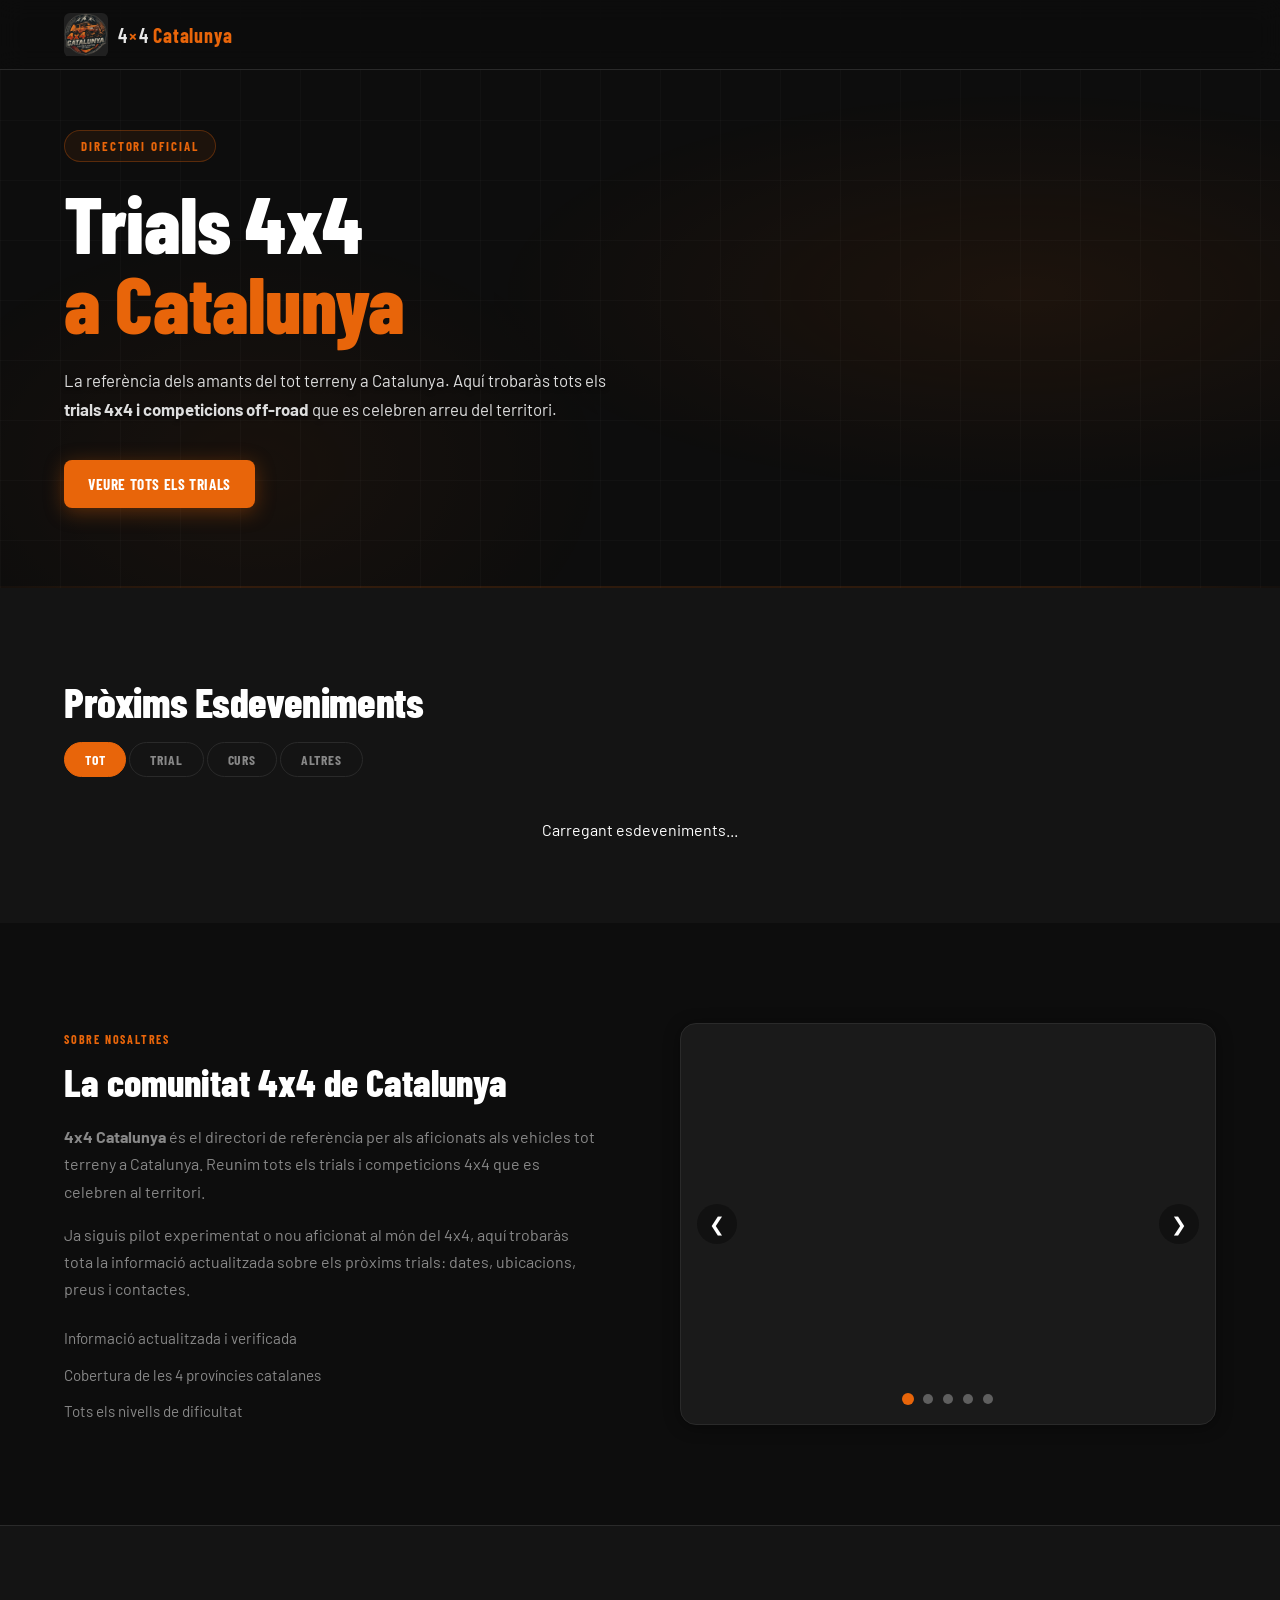
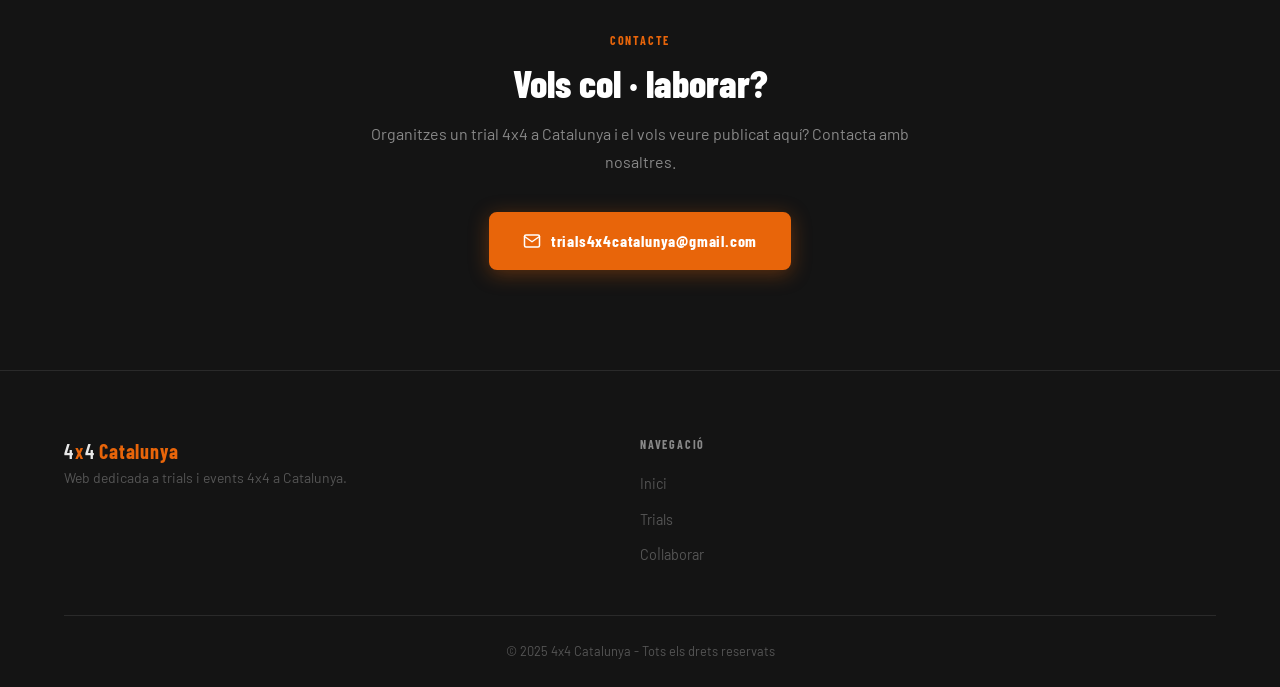
==== index.html @ fefc946e "FILTRE TIPUS EVENTS" ====
<!DOCTYPE html>
<html lang="ca">
<head>
  <meta charset="UTF-8" />
  <meta name="viewport" content="width=device-width, initial-scale=1.0" />
  <meta name="description" content="Directori de trials 4x4 a Catalunya. Troba totes les competicions i proves de trial tot terreny a la teva zona. La web de referència per als amants del 4x4 a Catalunya." />
  <meta name="keywords" content="4x4 Catalunya, trial 4x4, tot terreny Catalunya, trial off-road Catalunya, competició 4x4 Catalunya" />
  <meta name="author" content="4x4 Catalunya" />
  <meta property="og:title" content="4x4 Catalunya – Directori de Trials 4x4" />
  <meta property="og:description" content="Tots els trials 4x4 a Catalunya en un sol lloc. La referència del tot terreny català." />
  <meta property="og:type" content="website" />
  <meta property="og:locale" content="ca_ES" />
  <title>4x4 Catalunya – Directori de Trials 4x4 i Tot Terreny</title>
  <link rel="canonical" href="https://www.4x4catalunya.cat/" />
  <link rel="stylesheet" href="assets/css/styles.css" />
</head>
<body>

  <header class="site-header">
    <div class="header-inner">
      <a href="index.html" class="logo" aria-label="4x4 Catalunya – Inici">
        <img src="assets/img/logo-4x4-catalunya-400.png" alt="Logo 4x4 Catalunya" class="logo-img" width="44" height="44" />
        <span class="logo-text">4<span class="logo-x">×</span>4 <strong>Catalunya</strong></span>
      </a>
    </div>
  </header>

  <main>
    <section class="hero imaje" aria-labelledby="hero-title">
      <div class="hero-bg" aria-hidden="true">
        <div class="hero-track"></div>
      </div>
      <div class="container">
        <div class="hero-content">
          <span class="hero-eyebrow">Directori oficial</span>
          <h1 id="hero-title">Trials 4x4<br/><em>a Catalunya</em></h1>
          <p class="hero-desc">
            La referència dels amants del tot terreny a Catalunya. Aquí trobaràs tots els
            <strong>trials 4x4 i competicions off-road</strong> que es celebren arreu del
            territori.
          </p>
          <a href="#events" class="btn btn-primary">Veure tots els trials</a>
        </div>
      </div>
    </section>

    <section id="events" class="events-section">
      <div class="container">
        <div class="section-header">
          <div class="section-header-row">
            <h2 class="section-title">Pròxims <span class="orange-text">Esdeveniments</span></h2>
            <div class="filter-btns" id="filter-btns">
              <button class="filter-btn active" data-filter="tot">Tot</button>
              <button class="filter-btn trial" data-filter="trial">Trial</button>
              <button class="filter-btn curs" data-filter="curs">Curs</button>
              <button class="filter-btn altres" data-filter="altres">Altres</button>
            </div>
          </div>
        </div>
        <div class="events-grid" id="events-grid">
          <p style="color: white; text-align: center; grid-column: 1/-1;">Carregant esdeveniments...</p>
        </div>
      </div>
    </section>

    <section class="info-section" id="nosaltres" aria-labelledby="info-title">
      <div class="container">
        <div class="info-grid">
          <div class="info-text">
            <span class="section-eyebrow">Sobre nosaltres</span>
            <h2 id="info-title">La comunitat 4x4 de Catalunya</h2>
            <p><strong>4x4 Catalunya</strong> és el directori de referència per als aficionats als vehicles tot terreny a Catalunya. Reunim tots els trials i competicions 4x4 que es celebren al territori.</p>
            <p>Ja siguis pilot experimentat o nou aficionat al món del 4x4, aquí trobaràs tota la informació actualitzada sobre els pròxims trials: dates, ubicacions, preus i contactes.</p>
            <ul class="info-list">
              <li>Informació actualitzada i verificada</li>
              <li>Cobertura de les 4 províncies catalanes</li>
              <li>Tots els nivells de dificultat</li>
            </ul>
          </div>
          <div class="info-visual" aria-hidden="true">
            <div class="carrusel-wrapper">
              <div class="carrusel-track" id="carrusel-track">
                </div>
              <button class="carrusel-btn prev" id="carrusel-prev" aria-label="Anterior">&#10094;</button>
              <button class="carrusel-btn next" id="carrusel-next" aria-label="Següent">&#10095;</button>
              <div class="carrusel-dots" id="carrusel-dots"></div>
            </div>
          </div>
          </div>
      </div>
    </section>

    <section class="collab-section" id="col-laborar" aria-labelledby="collab-title">
      <div class="container">
        <div class="collab-inner">
          <span class="section-eyebrow">Contacte</span>
          <h2 id="collab-title">Vols <span class="l-geminada">col · laborar</span>?</h2>
          <p class="collab-desc">Organitzes un trial 4x4 a Catalunya i el vols veure publicat aquí? Contacta amb nosaltres.</p>
          <a href="mailto:trials4x4catalunya@gmail.com" class="btn btn-contact">
            <svg width="18" height="18" viewBox="0 0 24 24" fill="none" stroke="currentColor" stroke-width="2" stroke-linecap="round" stroke-linejoin="round"><path d="M4 4h16c1.1 0 2 .9 2 2v12c0 1.1-.9 2-2 2H4c-1.1 0-2-.9-2-2V6c0-1.1.9-2 2-2z"/><polyline points="22,6 12,13 2,6"/></svg>
            trials4x4catalunya@gmail.com
          </a>
        </div>
      </div>
    </section>
  </main>

  <footer class="site-footer">
    <div class="container">
      <div class="footer-grid">
        <div class="footer-brand">
          <span class="logo-text">4<span class="logo-x">x</span>4 <strong>Catalunya</strong></span>
          <p>Web dedicada a trials i events 4x4 a Catalunya.</p>
        </div>
        <nav class="footer-nav">
          <h3 class="footer-nav-title">Navegació</h3>
          <ul>
            <li><a href="index.html">Inici</a></li>
            <li><a href="#events">Trials</a></li>
            <li><a href="#col-laborar">Col·laborar</a></li>
          </ul>
        </nav>
      </div>
      <div class="footer-bottom">
        <p>© 2025 4x4 Catalunya - Tots els drets reservats</p>
      </div>
    </div>
  </footer>

  <script type="module" src="assets/js/Main.js"></script>
  <script src="assets/js/carrusel.js"></script>
</body>
</html>
---- assets/css/styles.css ----
/* ============================================================
   4x4 CATALUNYA – STYLES.CSS
   Dark theme with orange accents. Clean, modern, responsive.
   ============================================================ */

/* ---- FONTS ------------------------------------------------- */
@import url('https://fonts.googleapis.com/css2?family=Barlow+Condensed:wght@400;600;700;800&family=Barlow:ital,wght@0,400;0,500;0,600;1,400&display=swap');

/* ---- CSS VARIABLES ----------------------------------------- */
:root {
  --bg:          #0d0d0d;
  --bg-2:        #141414;
  --bg-card:     #1a1a1a;
  --bg-card-h:   #202020;
  --border:      #2a2a2a;
  --border-h:    #E8650A;

  --orange:      #E8650A;
  --orange-l:    #FF7A1A;
  --orange-d:    #C4500A;
  --green:       #4ADE80;

  --text:        #e8e8e8;
  --text-muted:  #888;
  --text-dim:    #555;

  --font-display: 'Barlow Condensed', sans-serif;
  --font-body:    'Barlow', sans-serif;

  --radius:      8px;
  --radius-lg:   16px;
  --shadow:      0 4px 24px rgba(0,0,0,0.5);
  --shadow-card: 0 2px 16px rgba(0,0,0,0.4);
  --transition:  0.25s ease;

  --max-width:   1200px;
  --header-h:    70px;
}

/* ---- RESET ------------------------------------------------- */
*, *::before, *::after { box-sizing: border-box; margin: 0; padding: 0; }
html { scroll-behavior: smooth; -webkit-text-size-adjust: 100%; }
body {
  background: var(--bg);
  color: var(--text);
  font-family: var(--font-body);
  font-size: 16px;
  line-height: 1.6;
  min-height: 100vh;
  overflow-x: hidden;
}
img { display: block; max-width: 100%; height: auto; }
a { color: inherit; text-decoration: none; }
ul { list-style: none; }
button { cursor: pointer; border: none; background: none; font-family: inherit; }

/* ---- UTILITY ---------------------------------------------- */
.container {
  max-width: var(--max-width);
  margin: 0 auto;
  padding: 0 24px;
}

/* ---- BUTTONS ---------------------------------------------- */
.btn {
  display: inline-flex;
  align-items: center;
  gap: 6px;
  font-family: var(--font-display);
  font-size: 0.95rem;
  font-weight: 700;
  letter-spacing: 0.04em;
  text-transform: uppercase;
  border-radius: var(--radius);
  padding: 12px 24px;
  transition: all var(--transition);
  white-space: nowrap;
}

.btn-primary {
  background: var(--orange);
  color: #fff;
  box-shadow: 0 4px 20px rgba(232,101,10,0.35);
}
.btn-primary:hover {
  background: var(--orange-l);
  transform: translateY(-2px);
  box-shadow: 0 6px 28px rgba(232,101,10,0.5);
}

.btn-back {
  background: transparent;
  color: var(--text-muted);
  border: 1px solid var(--border);
  padding: 10px 20px;
}
.btn-back:hover {
  border-color: var(--orange);
  color: var(--orange);
  transform: translateX(-3px);
}

.btn-card {
  display: inline-flex;
  align-items: center;
  gap: 6px;
  font-family: var(--font-display);
  font-size: 0.85rem;
  font-weight: 700;
  letter-spacing: 0.06em;
  text-transform: uppercase;
  color: var(--orange);
  margin-top: 16px;
  transition: gap var(--transition);
}
.btn-card svg { transition: transform var(--transition); }

.btn-contact {
  background: var(--orange);
  color: #fff;
  border: 2px solid var(--orange);
  border-radius: var(--radius);
  padding: 14px 32px;
  font-family: var(--font-display);
  font-size: 1rem;
  font-weight: 700;
  letter-spacing: 0.05em;
  text-transform: lowercase;
  display: inline-flex;
  align-items: center;
  gap: 10px;
  box-shadow: 0 4px 20px rgba(232,101,10,0.35);
  transition: all var(--transition);
}
.btn-contact:hover {
  background: var(--orange-l);
  border-color: var(--orange-l);
  transform: translateY(-2px);
  box-shadow: 0 8px 32px rgba(232,101,10,0.5);
}
.btn-contact:focus-visible {
  outline: 2px solid var(--orange-l);
  outline-offset: 3px;
}

/* ============================================================
   HEADER
   ============================================================ */
.site-header {
  position: fixed;
  top: 0; left: 0; right: 0;
  height: var(--header-h);
  z-index: 100;
  background: rgba(13,13,13,0.92);
  backdrop-filter: blur(12px);
  -webkit-backdrop-filter: blur(12px);
  border-bottom: 1px solid var(--border);
  transition: border-color var(--transition);
}
.site-header.scrolled { border-bottom-color: var(--orange); }

.header-inner {
  max-width: var(--max-width);
  margin: 0 auto;
  padding: 0 24px;
  height: 100%;
  display: flex;
  align-items: center;
  justify-content: space-between;
  gap: 16px;
}

.logo {
  display: flex;
  align-items: center;
  gap: 10px;
  flex-shrink: 0;
  min-width: 0;
}

.logo-img {
  width: 44px;
  height: 44px;
  border-radius: 6px;
  object-fit: contain;
  flex-shrink: 0;
}

.logo-icon { display: flex; }
.logo-text {
  font-family: var(--font-display);
  font-size: 1.25rem;
  font-weight: 600;
  letter-spacing: 0.04em;
  color: var(--text);
  white-space: nowrap;
}
.logo-text strong { color: var(--orange); }
.logo-x { color: var(--orange); margin: 0 1px; }

.main-nav {
  display: flex;
  align-items: center;
  gap: 4px;
  margin-left: auto;
}
.nav-link {
  font-family: var(--font-display);
  font-size: 0.9rem;
  font-weight: 600;
  letter-spacing: 0.06em;
  text-transform: uppercase;
  color: var(--text-muted);
  padding: 8px 12px;
  border-radius: var(--radius);
  transition: all var(--transition);
  position: relative;
}
.nav-link::after {
  content: '';
  position: absolute;
  bottom: 4px; left: 12px; right: 12px;
  height: 2px;
  background: var(--orange);
  transform: scaleX(0);
  transition: transform var(--transition);
}
.nav-link:hover,
.nav-link.active { color: var(--text); }
.nav-link:hover::after,
.nav-link.active::after { transform: scaleX(1); }


@media (max-width: 720px) {
  .logo-img { width: 36px; height: 36px; }
  .logo-text { font-size: 1.1rem; }
  .header-inner { padding: 0 16px; }
}

@media (max-width: 380px) {
  .logo-text { display: none; }
  .logo-img  { width: 40px; height: 40px; }
}

/* ============================================================
   HERO (CON LA FOTO RECUPERADA)
   ============================================================ */
.hero {
  padding-top: calc(var(--header-h) + 60px);
  padding-bottom: 80px;
  position: relative;
  overflow: hidden;
}

.hero-bg {
  position: absolute;
  inset: 0;
  /* AQUI ESTA TU FOTO: Cambia 'ruta-de-tu-foto.jpg' por el nombre de tu imagen */
  background: url('/4x4/assets/img/hero-4x4.png') center/cover no-repeat;
  opacity: 0.5; /* Ajusta esto si la foto brilla mucho y no deja leer el texto */
  pointer-events: none;
}

/* Gradientes superpuestos para mantener el efecto naranja/oscuro sobre la foto */
.hero-bg::before {
  content: '';
  position: absolute;
  inset: 0;
  background:
    radial-gradient(ellipse 60% 50% at 80% 50%, rgba(232,101,10,0.15) 0%, transparent 70%),
    radial-gradient(ellipse 40% 60% at 20% 80%, rgba(232,101,10,0.1) 0%, transparent 70%);
}

.hero-track {
  position: absolute;
  bottom: 0; left: -5%; right: -5%;
  height: 2px;
  background: linear-gradient(90deg, transparent, var(--orange) 20%, var(--orange) 80%, transparent);
  opacity: 0.3;
}

.hero::after {
  content: '';
  position: absolute;
  inset: 0;
  background-image:
    linear-gradient(rgba(255,255,255,0.02) 1px, transparent 1px),
    linear-gradient(90deg, rgba(255,255,255,0.02) 1px, transparent 1px);
  background-size: 60px 60px;
  pointer-events: none;
}

.hero .container { position: relative; z-index: 1; }

.hero-eyebrow {
  display: inline-block;
  font-family: var(--font-display);
  font-size: 0.8rem;
  font-weight: 700;
  letter-spacing: 0.15em;
  text-transform: uppercase;
  color: var(--orange);
  border: 1px solid rgba(232,101,10,0.3);
  border-radius: 40px;
  padding: 5px 16px;
  margin-bottom: 20px;
  background: rgba(232,101,10,0.07);
}

.hero-content h1 {
  font-family: var(--font-display);
  font-size: clamp(2.8rem, 7vw, 5rem);
  font-weight: 800;
  line-height: 1.0;
  letter-spacing: -0.01em;
  color: #fff;
  margin-bottom: 24px;
}
.hero-content h1 em {
  font-style: normal;
  color: var(--orange);
}

.hero-desc {
  max-width: 560px;
  color: #ddd; /* Un poco más claro para que resalte sobre la foto */
  font-size: 1.05rem;
  line-height: 1.7;
  margin-bottom: 36px;
  text-shadow: 0 2px 4px rgba(0,0,0,0.8); /* Sombra para que se lea bien sobre cualquier foto */
}

@media (max-width: 480px) {
  .hero { padding-top: calc(var(--header-h) + 32px); padding-bottom: 48px; }
}

/* ============================================================
   EVENTS SECTION
   ============================================================ */
.events-section {
  padding: 80px 0;
  background: var(--bg-2);
}

.section-header { margin-bottom: 40px; }
.section-header h2 {
  font-family: var(--font-display);
  font-size: clamp(1.8rem, 4vw, 2.6rem);
  font-weight: 800;
  letter-spacing: -0.01em;
  color: #fff;
  margin-bottom: 8px;
}
.section-header p { color: var(--text-muted); font-size: 1rem; }
.section-eyebrow {
  display: inline-block;
  font-family: var(--font-display);
  font-size: 0.75rem;
  font-weight: 700;
  letter-spacing: 0.15em;
  text-transform: uppercase;
  color: var(--orange);
  margin-bottom: 12px;
}

.filter-bar {
  display: flex;
  gap: 8px;
  flex-wrap: wrap;
  margin-bottom: 36px;
}
.filter-btn {
  font-family: var(--font-display);
  font-size: 0.85rem;
  font-weight: 700;
  letter-spacing: 0.06em;
  text-transform: uppercase;
  color: var(--text-muted);
  border: 1px solid var(--border);
  border-radius: 40px;
  padding: 8px 20px;
  transition: all var(--transition);
}
.filter-btn:hover { border-color: var(--orange); color: var(--orange); }
.filter-btn.active {
  background: var(--orange);
  border-color: var(--orange);
  color: #fff;
}

.events-grid {
  display: grid;
  grid-template-columns: repeat(auto-fill, minmax(300px, 1fr));
  gap: 24px;
}

.event-card {
  background: var(--bg-card);
  border: 1px solid var(--border);
  border-radius: var(--radius-lg);
  overflow: hidden;
  transition: all var(--transition);
  will-change: transform;
}
.event-card:hover {
  border-color: var(--orange);
  transform: translateY(-6px);
  box-shadow: 0 16px 48px rgba(0,0,0,0.5), 0 0 0 1px rgba(232,101,10,0.2);
}
.event-card.hidden { display: none; }

.card-link {
  display: flex;
  flex-direction: column;
  height: 100%;
}

.card-img-wrap {
  position: relative;
  aspect-ratio: 4/3;
  overflow: hidden;
  background: var(--bg);
}
.card-img {
  width: 100%;
  height: 100%;
  object-fit: cover;
  transition: transform 0.4s ease;
}
.event-card:hover .card-img { transform: scale(1.05); }

.card-badge {
  position: absolute;
  top: 12px; left: 12px;
  font-family: var(--font-display);
  font-size: 0.7rem;
  font-weight: 700;
  letter-spacing: 0.1em;
  text-transform: uppercase;
  border-radius: 4px;
  padding: 4px 10px;
}
.card-badge.trial    { background: rgba(232,101,10,0.9); color: #fff; }
.card-badge.rali     { background: rgba(74,222,128,0.9); color: #000; }
.card-badge.excursio { background: rgba(99,179,237,0.9); color: #000; }
.card-badge-new {
  position: absolute;
  top: 12px; right: 12px;
  font-family: var(--font-display);
  font-size: 0.65rem;
  font-weight: 700;
  letter-spacing: 0.1em;
  text-transform: uppercase;
  border-radius: 4px;
  padding: 4px 8px;
  background: #fff;
  color: #000;
}
.card-badge-past {
  position: absolute;
  bottom: 12px; right: 12px;
  font-family: var(--font-display);
  font-size: 0.65rem;
  font-weight: 700;
  letter-spacing: 0.1em;
  text-transform: uppercase;
  border-radius: 4px;
  padding: 4px 10px;
  background: rgba(0,0,0,0.7);
  color: #888;
  border: 1px solid #333;
}

.card-body {
  padding: 20px;
  display: flex;
  flex-direction: column;
  flex: 1;
}
.card-title {
  font-family: var(--font-display);
  font-size: 1.25rem;
  font-weight: 700;
  letter-spacing: 0.01em;
  color: #fff;
  margin-bottom: 14px;
  line-height: 1.2;
}

.card-meta {
  display: flex;
  flex-direction: column;
  gap: 8px;
}
.card-meta li {
  display: flex;
  align-items: center;
  gap: 8px;
  font-size: 0.85rem;
  color: var(--text-muted);
}
.card-meta svg { flex-shrink: 0; color: var(--orange); opacity: 0.8; }

.event-card:hover .btn-card { gap: 10px; }
.event-card:hover .btn-card svg { transform: translateX(3px); }

.no-results {
  text-align: center;
  padding: 60px 0;
  color: var(--text-muted);
}

/* ============================================================
   INFO SECTION & CARRUSEL
   ============================================================ */
.info-section {
  padding: 100px 0;
  background: var(--bg);
}

.info-grid {
  display: grid;
  grid-template-columns: 1fr 1fr;
  gap: 80px;
  align-items: center;
}
@media (max-width: 900px) {
  .info-grid { grid-template-columns: 1fr; gap: 48px; }
  .info-visual { order: -1; max-width: 400px; }
}

.info-text h2 {
  font-family: var(--font-display);
  font-size: clamp(1.8rem, 4vw, 2.4rem);
  font-weight: 800;
  color: #fff;
  margin-bottom: 20px;
  line-height: 1.1;
}
.info-text p {
  color: var(--text-muted);
  line-height: 1.7;
  margin-bottom: 16px;
}
.info-list {
  margin-top: 24px;
  display: flex;
  flex-direction: column;
  gap: 12px;
}
.info-list li {
  color: var(--text-muted);
  font-size: 0.95rem;
  display: flex;
  gap: 8px;
}

.info-visual { position: relative; }

.carrusel-wrapper {
  position: relative;
  background: var(--bg-card);
  border: 1px solid var(--border);
  border-radius: var(--radius-lg);
  aspect-ratio: 4/3;
  overflow: hidden;
  box-shadow: var(--shadow-card);
}
.carrusel-track {
  display: flex;
  width: 100%;
  height: 100%;
  transition: transform 0.5s ease-in-out;
}
.carrusel-slide {
  min-width: 100%;
  height: 100%;
}
.carrusel-slide img {
  width: 100%;
  height: 100%;
  object-fit: cover;
  display: block;
}

.carrusel-btn {
  position: absolute;
  top: 50%;
  transform: translateY(-50%);
  background: rgba(13, 13, 13, 0.6);
  color: white;
  border: none;
  width: 40px;
  height: 40px;
  display: flex;
  align-items: center;
  justify-content: center;
  cursor: pointer;
  border-radius: 50%;
  font-size: 1.2rem;
  transition: all var(--transition);
  z-index: 2;
}
.carrusel-btn:hover { background: var(--orange); transform: translateY(-50%) scale(1.1); }
.carrusel-btn.prev { left: 16px; }
.carrusel-btn.next { right: 16px; }

.carrusel-dots {
  position: absolute;
  bottom: 20px;
  left: 50%;
  transform: translateX(-50%);
  display: flex;
  gap: 10px;
  z-index: 2;
}
.carrusel-dot {
  width: 10px;
  height: 10px;
  border-radius: 50%;
  background: rgba(255, 255, 255, 0.3);
  cursor: pointer;
  transition: all var(--transition);
}
.carrusel-dot:hover { background: rgba(255, 255, 255, 0.8); }
.carrusel-dot.active { background: var(--orange); transform: scale(1.2); }

/* ============================================================
   SECCIO "VOLS COL.LABORAR?"
   ============================================================ */
.collab-section {
  padding: 100px 0;
  background: var(--bg-2);
  border-top: 1px solid var(--border);
}

.collab-inner {
  max-width: 600px;
  margin: 0 auto;
  text-align: center;
}
.collab-inner h2 {
  font-family: var(--font-display);
  font-size: clamp(1.8rem, 4vw, 2.4rem);
  font-weight: 800;
  color: #fff;
  margin-bottom: 16px;
  line-height: 1.1;
}
.collab-desc {
  color: var(--text-muted);
  font-size: 1rem;
  line-height: 1.75;
  margin-bottom: 36px;
}

@media (max-width: 600px) {
  .collab-section { padding: 64px 0; }
  .btn-contact {
    font-size: 0.85rem;
    padding: 12px 20px;
    white-space: normal;
    text-align: center;
    justify-content: center;
  }
}

/* ============================================================
   FOOTER
   ============================================================ */
.site-footer {
  background: var(--bg-2);
  border-top: 1px solid var(--border);
  padding: 64px 0 0;
}

.footer-grid {
  display: grid;
  grid-template-columns: 2fr 1fr 1fr;
  gap: 48px;
  padding-bottom: 48px;
}
@media (max-width: 720px) {
  .footer-grid { grid-template-columns: 1fr; gap: 32px; }
}

.footer-brand .logo { margin-bottom: 16px; }
.footer-brand p {
  font-size: 0.875rem;
  color: var(--text-dim);
  line-height: 1.6;
  max-width: 300px;
}

.footer-nav-title {
  font-family: var(--font-display);
  font-size: 0.75rem;
  font-weight: 700;
  letter-spacing: 0.15em;
  text-transform: uppercase;
  color: var(--text-muted);
  margin-bottom: 16px;
}
.footer-nav ul,
.footer-categories ul {
  display: flex;
  flex-direction: column;
  gap: 10px;
}
.footer-nav a,
.footer-categories a {
  font-size: 0.9rem;
  color: var(--text-dim);
  transition: color var(--transition);
}
.footer-nav a:hover,
.footer-categories a:hover { color: var(--orange); }

.footer-bottom {
  border-top: 1px solid var(--border);
  padding: 24px 0;
  text-align: center;
}
.footer-bottom p {
  font-size: 0.8rem;
  color: var(--text-dim);
  line-height: 1.8;
}
.footer-seo-text {
  font-size: 0.72rem !important;
  opacity: 0.5;
}

/* ============================================================
   EVENT PAGE
   ============================================================ */
.event-page {
  padding-top: var(--header-h);
  min-height: 100vh;
}

.event-hero {
  position: relative;
  background: var(--bg-2);
  overflow: hidden;
}
.event-hero-img {
  width: 100%;
  max-height: 500px;
  object-fit: cover;
  display: block;
}
.event-hero-overlay {
  position: absolute;
  inset: 0;
  background: linear-gradient(to top, rgba(13,13,13,0.95) 0%, rgba(13,13,13,0.2) 60%, transparent 100%);
}
.event-hero-badge {
  position: absolute;
  top: 32px; left: 32px;
  font-family: var(--font-display);
  font-size: 0.8rem;
  font-weight: 700;
  letter-spacing: 0.1em;
  text-transform: uppercase;
  border-radius: 4px;
  padding: 6px 14px;
}
.event-hero-badge.trial    { background: rgba(232,101,10,0.9); color: #fff; }
.event-hero-badge.rali     { background: rgba(74,222,128,0.9); color: #000; }
.event-hero-badge.excursio { background: rgba(99,179,237,0.9); color: #000; }

.event-body { padding: 64px 0 80px; }
.event-layout {
  display: grid;
  grid-template-columns: 1fr 340px;
  gap: 60px;
  align-items: start;
}
@media (max-width: 900px) { .event-layout { grid-template-columns: 1fr; } }

.event-title {
  font-family: var(--font-display);
  font-size: clamp(2rem, 5vw, 3.2rem);
  font-weight: 800;
  color: #fff;
  line-height: 1.05;
  letter-spacing: -0.01em;
  margin-bottom: 28px;
}

.event-desc {
  color: var(--text-muted);
  line-height: 1.75;
  font-size: 1rem;
  margin-bottom: 16px;
}
.event-desc strong { color: var(--text); }

.event-info-card {
  background: var(--bg-card);
  border: 1px solid var(--border);
  border-radius: var(--radius-lg);
  padding: 28px;
  position: sticky;
  top: calc(var(--header-h) + 24px);
}
.info-card-title {
  font-family: var(--font-display);
  font-size: 0.75rem;
  font-weight: 700;
  letter-spacing: 0.15em;
  text-transform: uppercase;
  color: var(--text-muted);
  margin-bottom: 20px;
  padding-bottom: 16px;
  border-bottom: 1px solid var(--border);
}
.info-card-list {
  display: flex;
  flex-direction: column;
  gap: 0;
}
.info-card-item {
  display: flex;
  gap: 14px;
  padding: 16px 0;
  border-bottom: 1px solid var(--border);
}
.info-card-item:last-child { border-bottom: none; padding-bottom: 0; }
.info-card-icon {
  font-size: 1.2rem;
  flex-shrink: 0;
  width: 28px;
  text-align: center;
}
.info-card-content { flex: 1; }
.info-card-label {
  font-size: 0.72rem;
  font-weight: 600;
  text-transform: uppercase;
  letter-spacing: 0.08em;
  color: var(--text-dim);
  margin-bottom: 2px;
}
.info-card-value {
  font-size: 0.95rem;
  color: var(--text);
  font-weight: 500;
}
.info-card-value a {
  color: var(--orange);
  transition: color var(--transition);
}
.info-card-value a:hover { color: var(--orange-l); }

.event-info-card .btn-primary {
  width: 100%;
  justify-content: center;
  margin-top: 24px;
}

.event-breadcrumb {
  padding: 20px 0;
  display: flex;
  align-items: center;
  gap: 8px;
  font-size: 0.85rem;
  color: var(--text-dim);
  border-bottom: 1px solid var(--border);
  margin-bottom: 48px;
}
.event-breadcrumb a { color: var(--orange); transition: color var(--transition); }
.event-breadcrumb a:hover { color: var(--orange-l); }
.event-breadcrumb span { color: var(--text-dim); }

.placeholder-img {
  width: 100%;
  height: 100%;
  display: flex;
  align-items: center;
  justify-content: center;
  background: linear-gradient(135deg, var(--bg) 0%, var(--bg-card) 100%);
}

/* ============================================================
   Cartell DINÁMICO ARREGLADO
   ============================================================ */
.card-badge {
    position: absolute;
    top: 12px; 
    left: 12px;
    font-family: var(--font-display);
    font-size: 0.75rem;
    font-weight: 800;
    letter-spacing: 0.05em;
    text-transform: uppercase;
    border-radius: 4px;
    padding: 6px 12px;
    color: #fff !important;
    z-index: 5;
    text-align: center;
    min-width: 70px;
}

.card-badge.trial  { background: #E8650A !important; color: #fff; } /* Taronja */
.card-badge.curs   { background: #A855F7 !important; color: #fff; } /* Morat */
.card-badge.altres { background: #64748B !important; color: #fff; } /* Gris */


/* ============================================================
   ANIMATIONS
   ============================================================ */
@keyframes fadeUp {
  from { opacity: 0; transform: translateY(24px); }
  to   { opacity: 1; transform: translateY(0); }
}

.hero-eyebrow   { animation: fadeUp 0.5s ease both; animation-delay: 0.1s; }
.hero-content h1 { animation: fadeUp 0.5s ease both; animation-delay: 0.2s; }
.hero-desc      { animation: fadeUp 0.5s ease both; animation-delay: 0.3s; }
.hero .btn      { animation: fadeUp 0.5s ease both; animation-delay: 0.4s; }

.event-card { animation: fadeUp 0.4s ease both; }
.event-card:nth-child(1) { animation-delay: 0.05s; }
.event-card:nth-child(2) { animation-delay: 0.10s; }
.event-card:nth-child(3) { animation-delay: 0.15s; }
.event-card:nth-child(4) { animation-delay: 0.20s; }
.event-card:nth-child(5) { animation-delay: 0.25s; }
.event-card:nth-child(6) { animation-delay: 0.30s; }
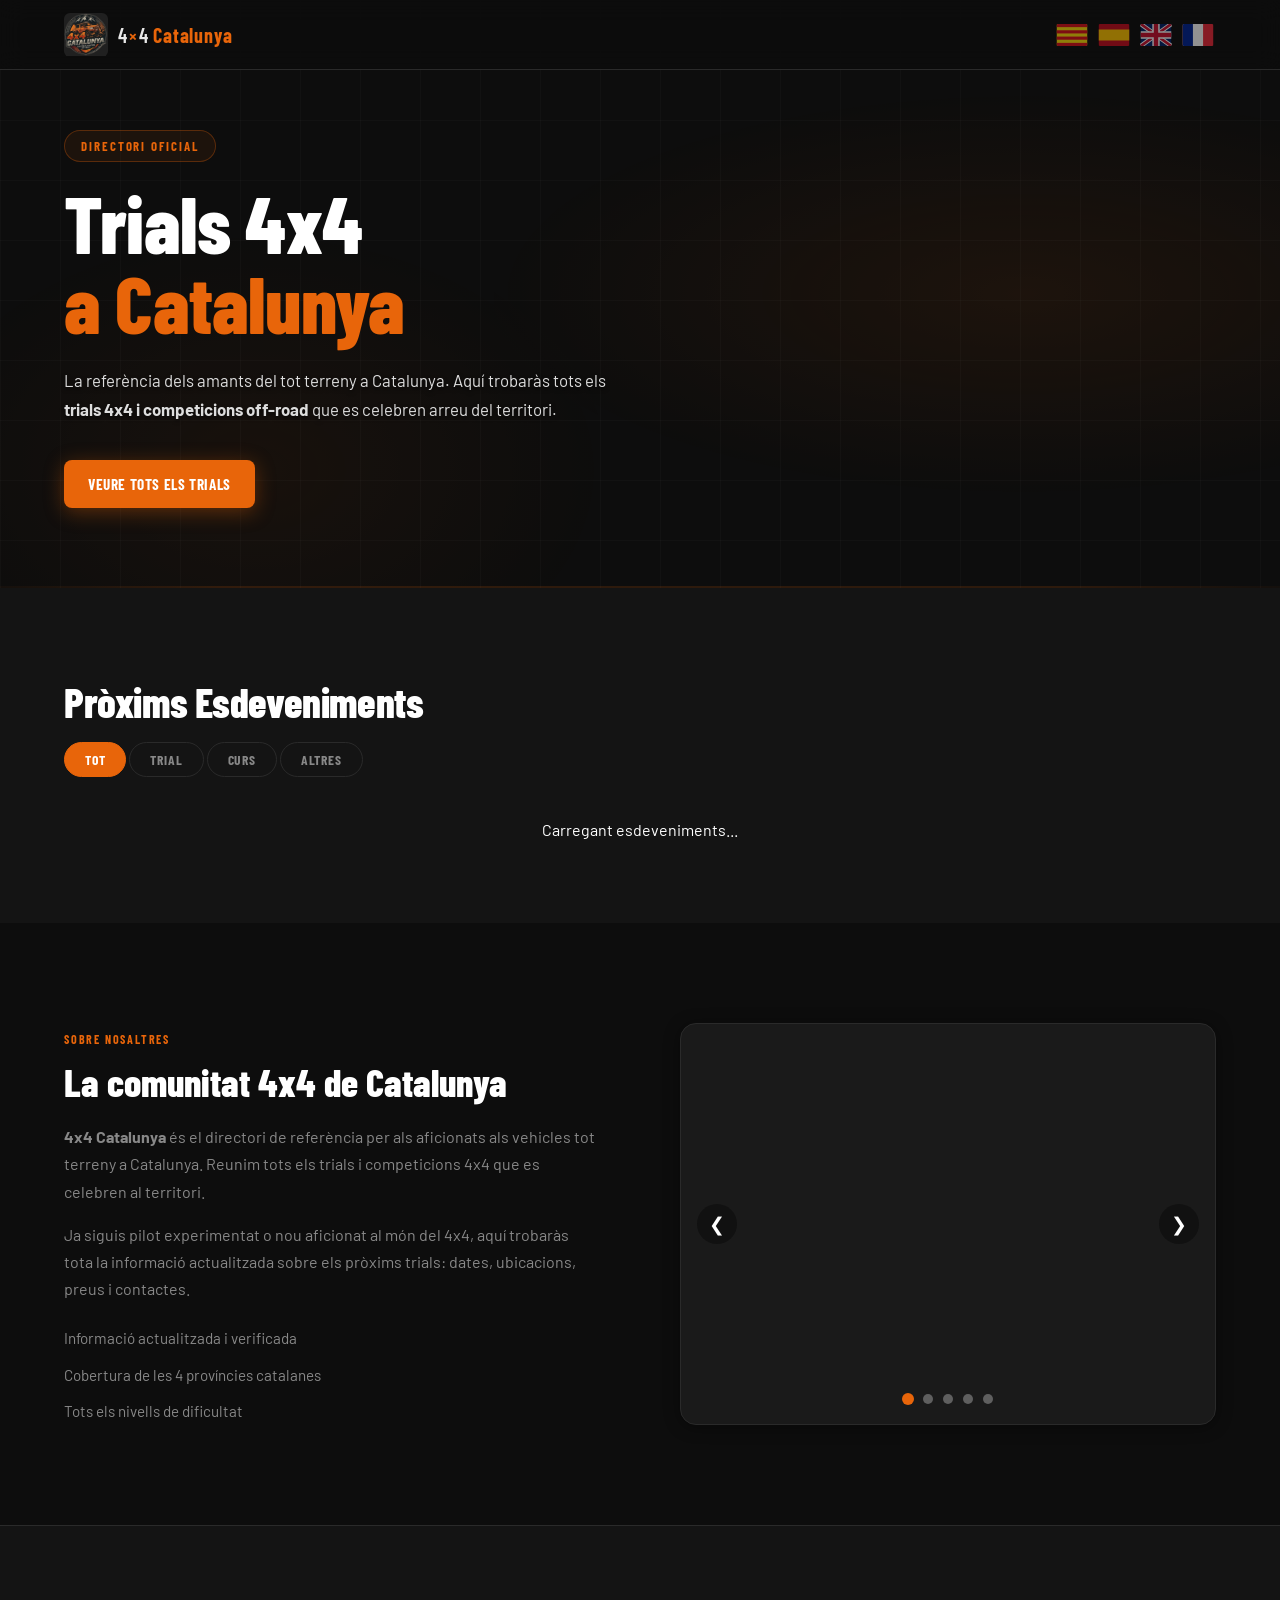
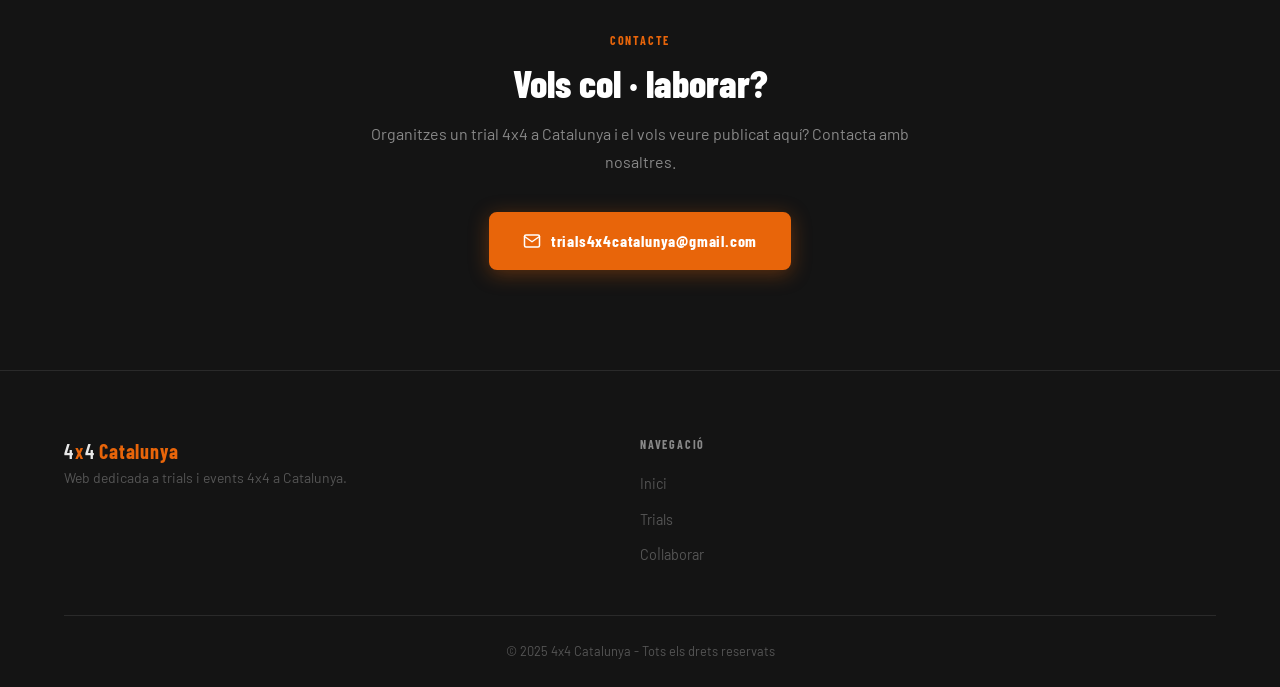
==== commit 8417dea9: "Selector d'idiomes" ====
--- a/index.html
+++ b/index.html
@@ -22,6 +22,40 @@
         <img src="assets/img/logo-4x4-catalunya-400.png" alt="Logo 4x4 Catalunya" class="logo-img" width="44" height="44" />
         <span class="logo-text">4<span class="logo-x">×</span>4 <strong>Catalunya</strong></span>
       </a>
+
+      <div class="lang-switcher" role="group" aria-label="Seleccionar idioma">
+        <button class="lang-btn" data-lang="ca" data-label="Català" title="Català">
+          <svg viewBox="0 0 36 26" xmlns="http://www.w3.org/2000/svg">
+            <rect width="36" height="26" fill="#FCDD09"/>
+            <rect y="0" width="36" height="3.71" fill="#DA121A"/>
+            <rect y="7.43" width="36" height="3.71" fill="#DA121A"/>
+            <rect y="14.86" width="36" height="3.71" fill="#DA121A"/>
+            <rect y="22.29" width="36" height="3.71" fill="#DA121A"/>
+          </svg>
+        </button>
+        <button class="lang-btn" data-lang="es" data-label="Español" title="Español">
+          <svg viewBox="0 0 36 26" xmlns="http://www.w3.org/2000/svg">
+            <rect width="36" height="26" fill="#c60b1e"/>
+            <rect y="6.5" width="36" height="13" fill="#ffc400"/>
+          </svg>
+        </button>
+        <button class="lang-btn" data-lang="en" data-label="English" title="English">
+          <svg viewBox="0 0 36 26" xmlns="http://www.w3.org/2000/svg">
+            <rect width="36" height="26" fill="#012169"/>
+            <path d="M0,0 L36,26 M36,0 L0,26" stroke="#fff" stroke-width="5.2"/>
+            <path d="M0,0 L36,26 M36,0 L0,26" stroke="#C8102E" stroke-width="3.2"/>
+            <path d="M18,0 V26 M0,13 H36" stroke="#fff" stroke-width="8.7"/>
+            <path d="M18,0 V26 M0,13 H36" stroke="#C8102E" stroke-width="5.2"/>
+          </svg>
+        </button>
+        <button class="lang-btn" data-lang="fr" data-label="Français" title="Français">
+          <svg viewBox="0 0 36 26" xmlns="http://www.w3.org/2000/svg">
+            <rect width="36" height="26" fill="#ED2939"/>
+            <rect width="24" height="26" fill="#fff"/>
+            <rect width="12" height="26" fill="#002395"/>
+          </svg>
+        </button>
+      </div>
     </div>
   </header>
 
@@ -32,14 +66,17 @@
       </div>
       <div class="container">
         <div class="hero-content">
-          <span class="hero-eyebrow">Directori oficial</span>
-          <h1 id="hero-title">Trials 4x4<br/><em>a Catalunya</em></h1>
-          <p class="hero-desc">
+          <span class="hero-eyebrow" data-i18n="heroEyebrow">Directori oficial</span>
+          <h1 id="hero-title">
+            <span data-i18n="heroTitle">Trials 4x4</span><br/>
+            <em data-i18n="heroTitleEM">a Catalunya</em>
+          </h1>
+          <p class="hero-desc" data-i18n-html="heroDesc">
             La referència dels amants del tot terreny a Catalunya. Aquí trobaràs tots els
             <strong>trials 4x4 i competicions off-road</strong> que es celebren arreu del
             territori.
           </p>
-          <a href="#events" class="btn btn-primary">Veure tots els trials</a>
+          <a href="#events" class="btn btn-primary" data-i18n="heroCTA">Veure tots els trials</a>
         </div>
       </div>
     </section>
@@ -48,17 +85,20 @@
       <div class="container">
         <div class="section-header">
           <div class="section-header-row">
-            <h2 class="section-title">Pròxims <span class="orange-text">Esdeveniments</span></h2>
+            <h2 class="section-title">
+              <span data-i18n="eventsTitle">Pròxims</span>
+              <span class="orange-text" data-i18n="eventsSpan"> Esdeveniments</span>
+            </h2>
             <div class="filter-btns" id="filter-btns">
-              <button class="filter-btn active" data-filter="tot">Tot</button>
-              <button class="filter-btn trial" data-filter="trial">Trial</button>
-              <button class="filter-btn curs" data-filter="curs">Curs</button>
-              <button class="filter-btn altres" data-filter="altres">Altres</button>
+              <button class="filter-btn active" data-filter="tot"    data-i18n="filterAll">Tot</button>
+              <button class="filter-btn trial"  data-filter="trial"  data-i18n="filterTrial">Trial</button>
+              <button class="filter-btn curs"   data-filter="curs"   data-i18n="filterCurs">Curs</button>
+              <button class="filter-btn altres" data-filter="altres" data-i18n="filterAltres">Altres</button>
             </div>
           </div>
         </div>
         <div class="events-grid" id="events-grid">
-          <p style="color: white; text-align: center; grid-column: 1/-1;">Carregant esdeveniments...</p>
+          <p style="color: white; text-align: center; grid-column: 1/-1;" data-i18n="loadingEvents">Carregant esdeveniments...</p>
         </div>
       </div>
     </section>
@@ -67,35 +107,37 @@
       <div class="container">
         <div class="info-grid">
           <div class="info-text">
-            <span class="section-eyebrow">Sobre nosaltres</span>
-            <h2 id="info-title">La comunitat 4x4 de Catalunya</h2>
-            <p><strong>4x4 Catalunya</strong> és el directori de referència per als aficionats als vehicles tot terreny a Catalunya. Reunim tots els trials i competicions 4x4 que es celebren al territori.</p>
-            <p>Ja siguis pilot experimentat o nou aficionat al món del 4x4, aquí trobaràs tota la informació actualitzada sobre els pròxims trials: dates, ubicacions, preus i contactes.</p>
+            <span class="section-eyebrow" data-i18n="aboutEyebrow">Sobre nosaltres</span>
+            <h2 id="info-title" data-i18n="aboutTitle">La comunitat 4x4 de Catalunya</h2>
+            <p data-i18n-html="aboutP1"><strong>4x4 Catalunya</strong> és el directori de referència per als aficionats als vehicles tot terreny a Catalunya. Reunim tots els trials i competicions 4x4 que es celebren al territori.</p>
+            <p data-i18n="aboutP2">Ja siguis pilot experimentat o nou aficionat al món del 4x4, aquí trobaràs tota la informació actualitzada sobre els pròxims trials: dates, ubicacions, preus i contactes.</p>
             <ul class="info-list">
-              <li>Informació actualitzada i verificada</li>
-              <li>Cobertura de les 4 províncies catalanes</li>
-              <li>Tots els nivells de dificultat</li>
+              <li data-i18n="aboutLi1">Informació actualitzada i verificada</li>
+              <li data-i18n="aboutLi2">Cobertura de les 4 províncies catalanes</li>
+              <li data-i18n="aboutLi3">Tots els nivells de dificultat</li>
             </ul>
           </div>
           <div class="info-visual" aria-hidden="true">
             <div class="carrusel-wrapper">
-              <div class="carrusel-track" id="carrusel-track">
-                </div>
+              <div class="carrusel-track" id="carrusel-track"></div>
               <button class="carrusel-btn prev" id="carrusel-prev" aria-label="Anterior">&#10094;</button>
               <button class="carrusel-btn next" id="carrusel-next" aria-label="Següent">&#10095;</button>
               <div class="carrusel-dots" id="carrusel-dots"></div>
             </div>
           </div>
-          </div>
+        </div>
       </div>
     </section>
 
     <section class="collab-section" id="col-laborar" aria-labelledby="collab-title">
       <div class="container">
         <div class="collab-inner">
-          <span class="section-eyebrow">Contacte</span>
-          <h2 id="collab-title">Vols <span class="l-geminada">col · laborar</span>?</h2>
-          <p class="collab-desc">Organitzes un trial 4x4 a Catalunya i el vols veure publicat aquí? Contacta amb nosaltres.</p>
+          <span class="section-eyebrow" data-i18n="collabEyebrow">Contacte</span>
+          <h2 id="collab-title">
+            <span data-i18n="collabTitle">Vols</span>
+            <span class="l-geminada" data-i18n="collabTitleHL"> col · laborar</span>?
+          </h2>
+          <p class="collab-desc" data-i18n="collabDesc">Organitzes un trial 4x4 a Catalunya i el vols veure publicat aquí? Contacta amb nosaltres.</p>
           <a href="mailto:trials4x4catalunya@gmail.com" class="btn btn-contact">
             <svg width="18" height="18" viewBox="0 0 24 24" fill="none" stroke="currentColor" stroke-width="2" stroke-linecap="round" stroke-linejoin="round"><path d="M4 4h16c1.1 0 2 .9 2 2v12c0 1.1-.9 2-2 2H4c-1.1 0-2-.9-2-2V6c0-1.1.9-2 2-2z"/><polyline points="22,6 12,13 2,6"/></svg>
             trials4x4catalunya@gmail.com
@@ -110,19 +152,19 @@
       <div class="footer-grid">
         <div class="footer-brand">
           <span class="logo-text">4<span class="logo-x">x</span>4 <strong>Catalunya</strong></span>
-          <p>Web dedicada a trials i events 4x4 a Catalunya.</p>
+          <p data-i18n="footerDesc">Web dedicada a trials i events 4x4 a Catalunya.</p>
         </div>
         <nav class="footer-nav">
-          <h3 class="footer-nav-title">Navegació</h3>
+          <h3 class="footer-nav-title" data-i18n="footerNav">Navegació</h3>
           <ul>
-            <li><a href="index.html">Inici</a></li>
-            <li><a href="#events">Trials</a></li>
-            <li><a href="#col-laborar">Col·laborar</a></li>
+            <li><a href="index.html"   data-i18n="footerHome">Inici</a></li>
+            <li><a href="#events"      data-i18n="footerTrials">Trials</a></li>
+            <li><a href="#col-laborar" data-i18n="footerCollab">Col·laborar</a></li>
           </ul>
         </nav>
       </div>
       <div class="footer-bottom">
-        <p>© 2025 4x4 Catalunya - Tots els drets reservats</p>
+        <p data-i18n="footerCopy">© 2025 4x4 Catalunya - Tots els drets reservats</p>
       </div>
     </div>
   </footer>
--- a/assets/css/styles.css
+++ b/assets/css/styles.css
@@ -927,4 +927,89 @@
 .event-card:nth-child(3) { animation-delay: 0.15s; }
 .event-card:nth-child(4) { animation-delay: 0.20s; }
 .event-card:nth-child(5) { animation-delay: 0.25s; }
-.event-card:nth-child(6) { animation-delay: 0.30s; }+.event-card:nth-child(6) { animation-delay: 0.30s; }
+/* ============================================================
+   LANGUAGE SWITCHER
+   ============================================================ */
+.lang-switcher {
+  display: flex;
+  align-items: center;
+  gap: 6px;
+  margin-left: auto;
+  flex-shrink: 0;
+}
+
+.lang-btn {
+  display: flex;
+  align-items: center;
+  justify-content: center;
+  width: 36px;
+  height: 26px;
+  border-radius: 4px;
+  overflow: hidden;
+  border: 2px solid transparent;
+  transition: border-color 0.2s ease, transform 0.2s ease, opacity 0.2s ease;
+  padding: 0;
+  background: none;
+  cursor: pointer;
+  opacity: 0.55;
+  position: relative;
+}
+
+.lang-btn:hover {
+  opacity: 1;
+  transform: scale(1.12);
+}
+
+.lang-btn.active {
+  border-color: var(--orange);
+  opacity: 1;
+  transform: scale(1.08);
+}
+
+.lang-btn svg,
+.lang-btn img {
+  width: 100%;
+  height: 100%;
+  object-fit: cover;
+  display: block;
+  pointer-events: none;
+}
+
+/* Tooltip on hover */
+.lang-btn::after {
+  content: attr(data-label);
+  position: absolute;
+  bottom: -28px;
+  left: 50%;
+  transform: translateX(-50%);
+  background: rgba(0,0,0,0.85);
+  color: #fff;
+  font-family: var(--font-display);
+  font-size: 0.65rem;
+  font-weight: 700;
+  letter-spacing: 0.06em;
+  text-transform: uppercase;
+  padding: 3px 7px;
+  border-radius: 3px;
+  white-space: nowrap;
+  pointer-events: none;
+  opacity: 0;
+  transition: opacity 0.2s ease;
+  z-index: 200;
+}
+
+.lang-btn:hover::after {
+  opacity: 1;
+}
+
+/* Mobile: smaller flags */
+@media (max-width: 480px) {
+  .lang-btn {
+    width: 30px;
+    height: 22px;
+  }
+  .lang-switcher {
+    gap: 4px;
+  }
+}
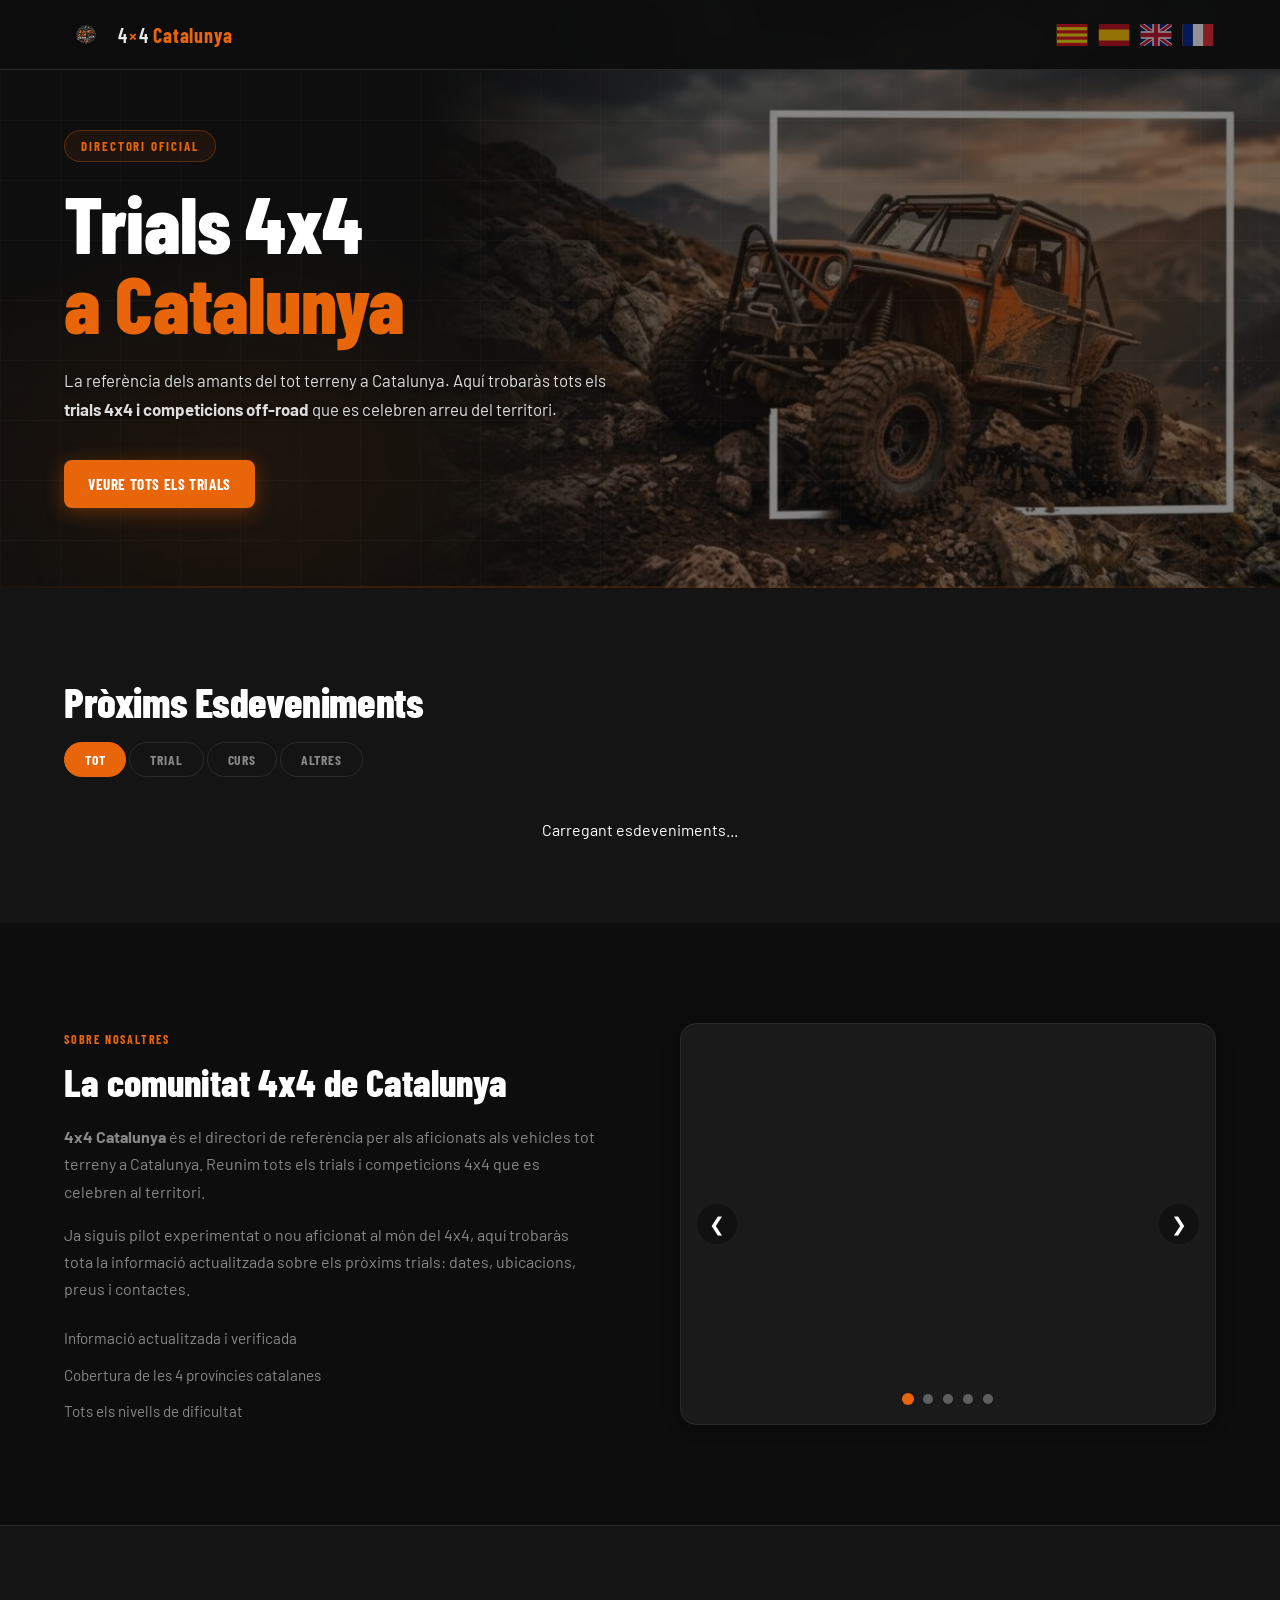
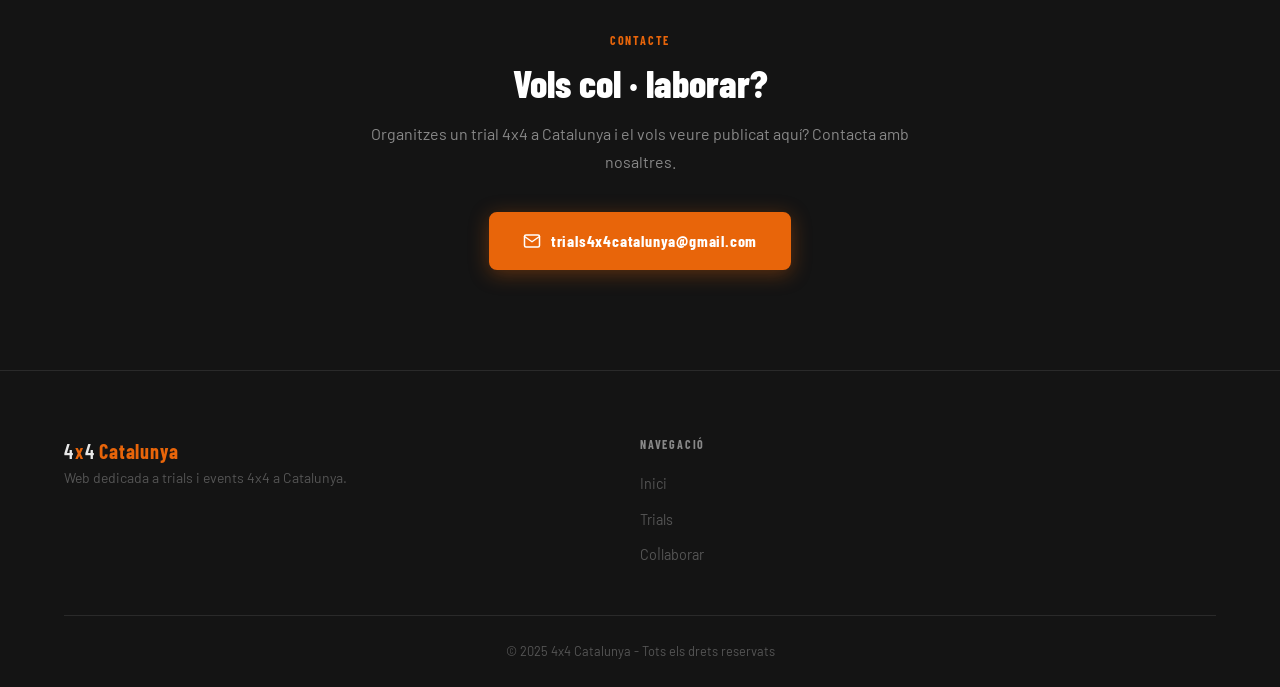
==== commit a12c690b: "foto_Logo" ====
--- a/index.html
+++ b/index.html
@@ -19,7 +19,7 @@
   <header class="site-header">
     <div class="header-inner">
       <a href="index.html" class="logo" aria-label="4x4 Catalunya – Inici">
-        <img src="assets/img/logo-4x4-catalunya-400.png" alt="Logo 4x4 Catalunya" class="logo-img" width="44" height="44" />
+        <img src="assets/img/logo-4x4-catalunya.png" alt="Logo 4x4 Catalunya" class="logo-img" width="44" height="44" />
         <span class="logo-text">4<span class="logo-x">×</span>4 <strong>Catalunya</strong></span>
       </a>
 
--- a/assets/css/styles.css
+++ b/assets/css/styles.css
@@ -256,7 +256,7 @@
   position: absolute;
   inset: 0;
   /* AQUI ESTA TU FOTO: Cambia 'ruta-de-tu-foto.jpg' por el nombre de tu imagen */
-  background: url('/4x4/assets/img/hero-4x4.png') center/cover no-repeat;
+  background: url('../img/hero-4x4.png') center/cover no-repeat;
   opacity: 0.5; /* Ajusta esto si la foto brilla mucho y no deja leer el texto */
   pointer-events: none;
 }
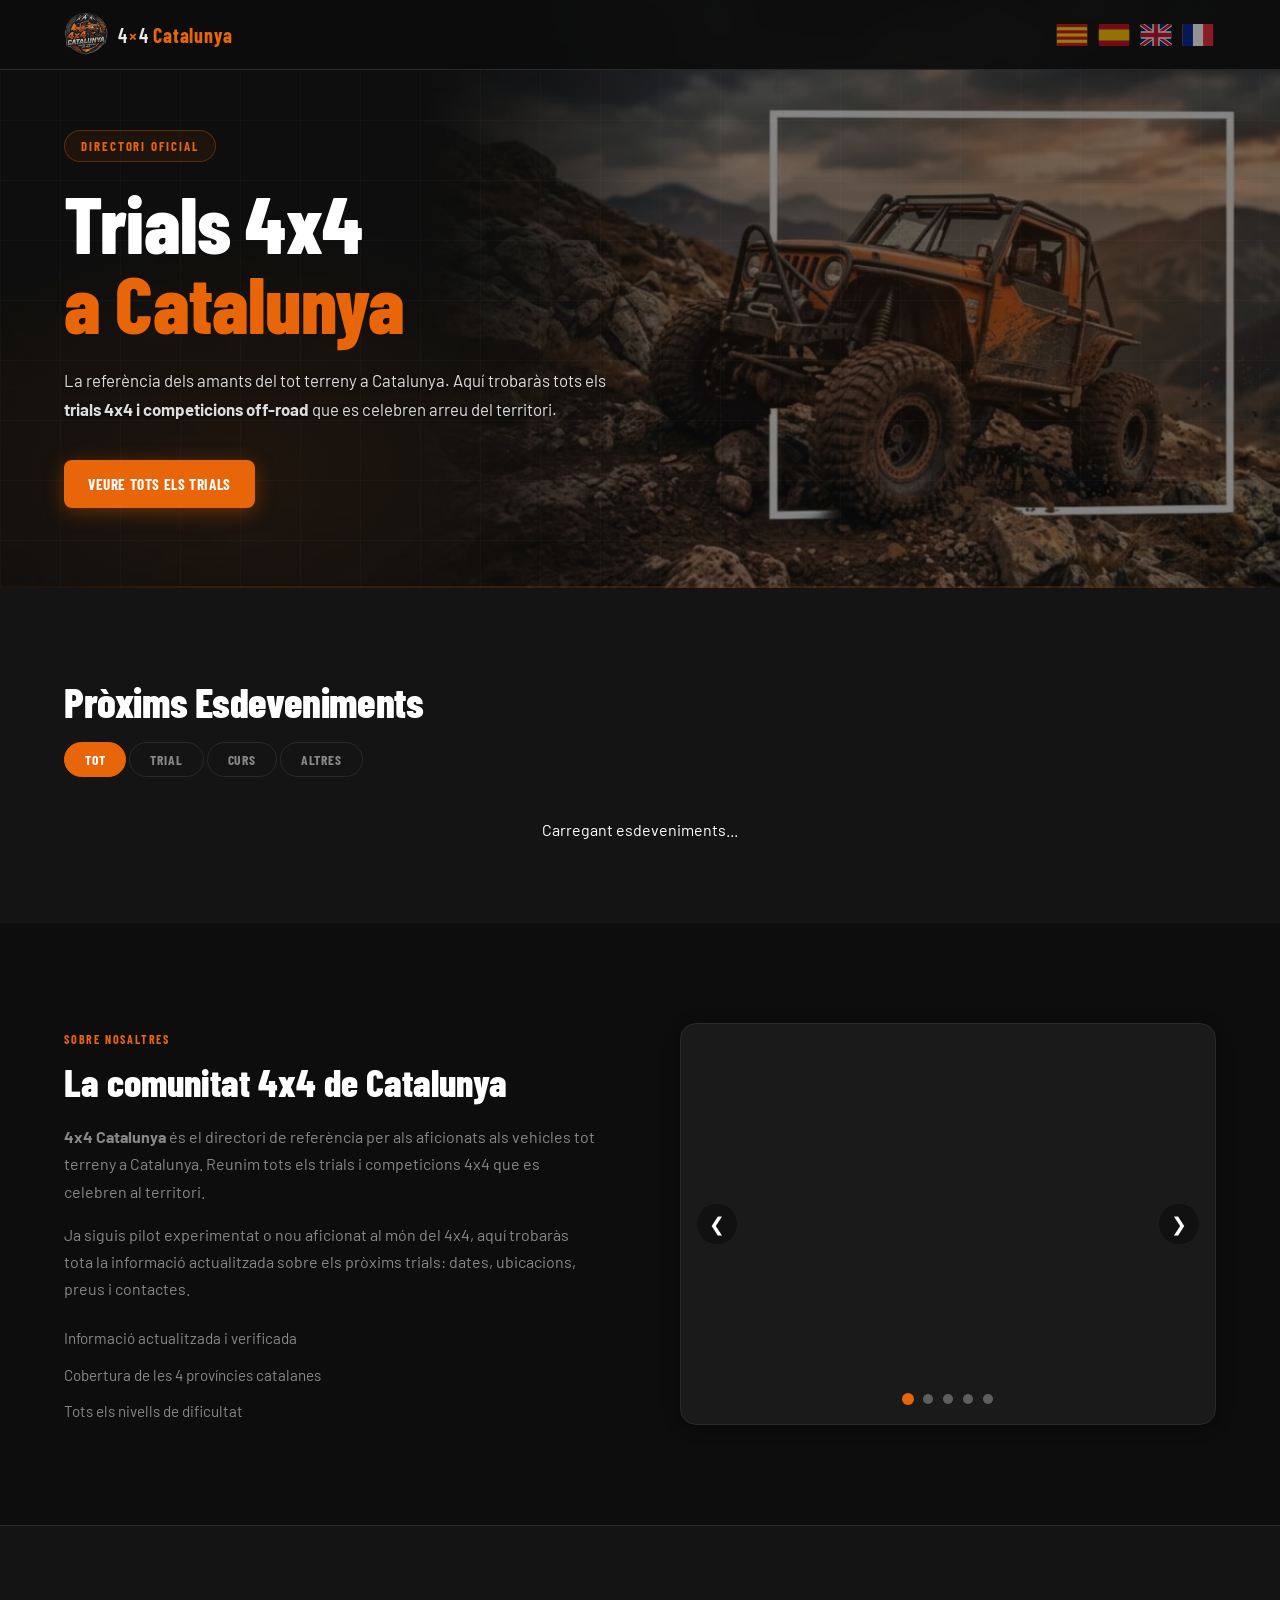
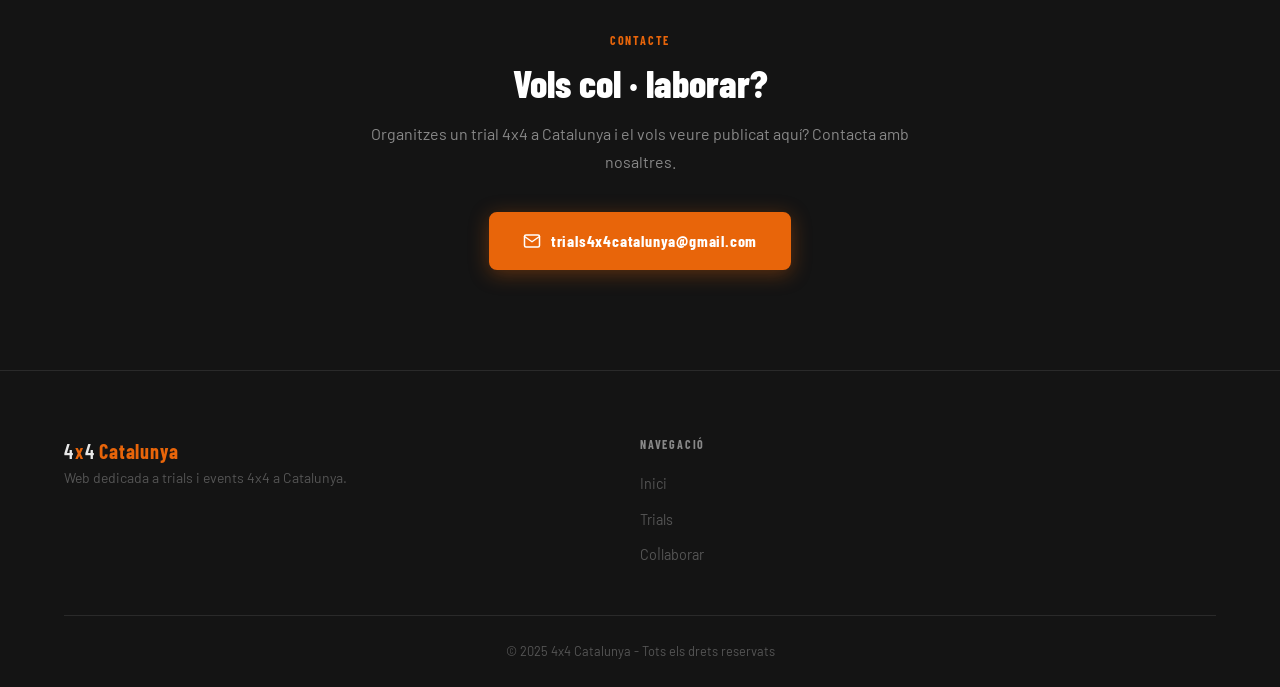
==== commit aa20ad3a: "Logo_Mes_Gran" ====
--- a/index.html
+++ b/index.html
@@ -19,7 +19,7 @@
   <header class="site-header">
     <div class="header-inner">
       <a href="index.html" class="logo" aria-label="4x4 Catalunya – Inici">
-        <img src="assets/img/logo-4x4-catalunya.png" alt="Logo 4x4 Catalunya" class="logo-img" width="44" height="44" />
+        <img src="assets/img/logo-4x4-catalunya-modified.png" alt="Logo 4x4 Catalunya" class="logo-img" width="44" height="44" />
         <span class="logo-text">4<span class="logo-x">×</span>4 <strong>Catalunya</strong></span>
       </a>
 
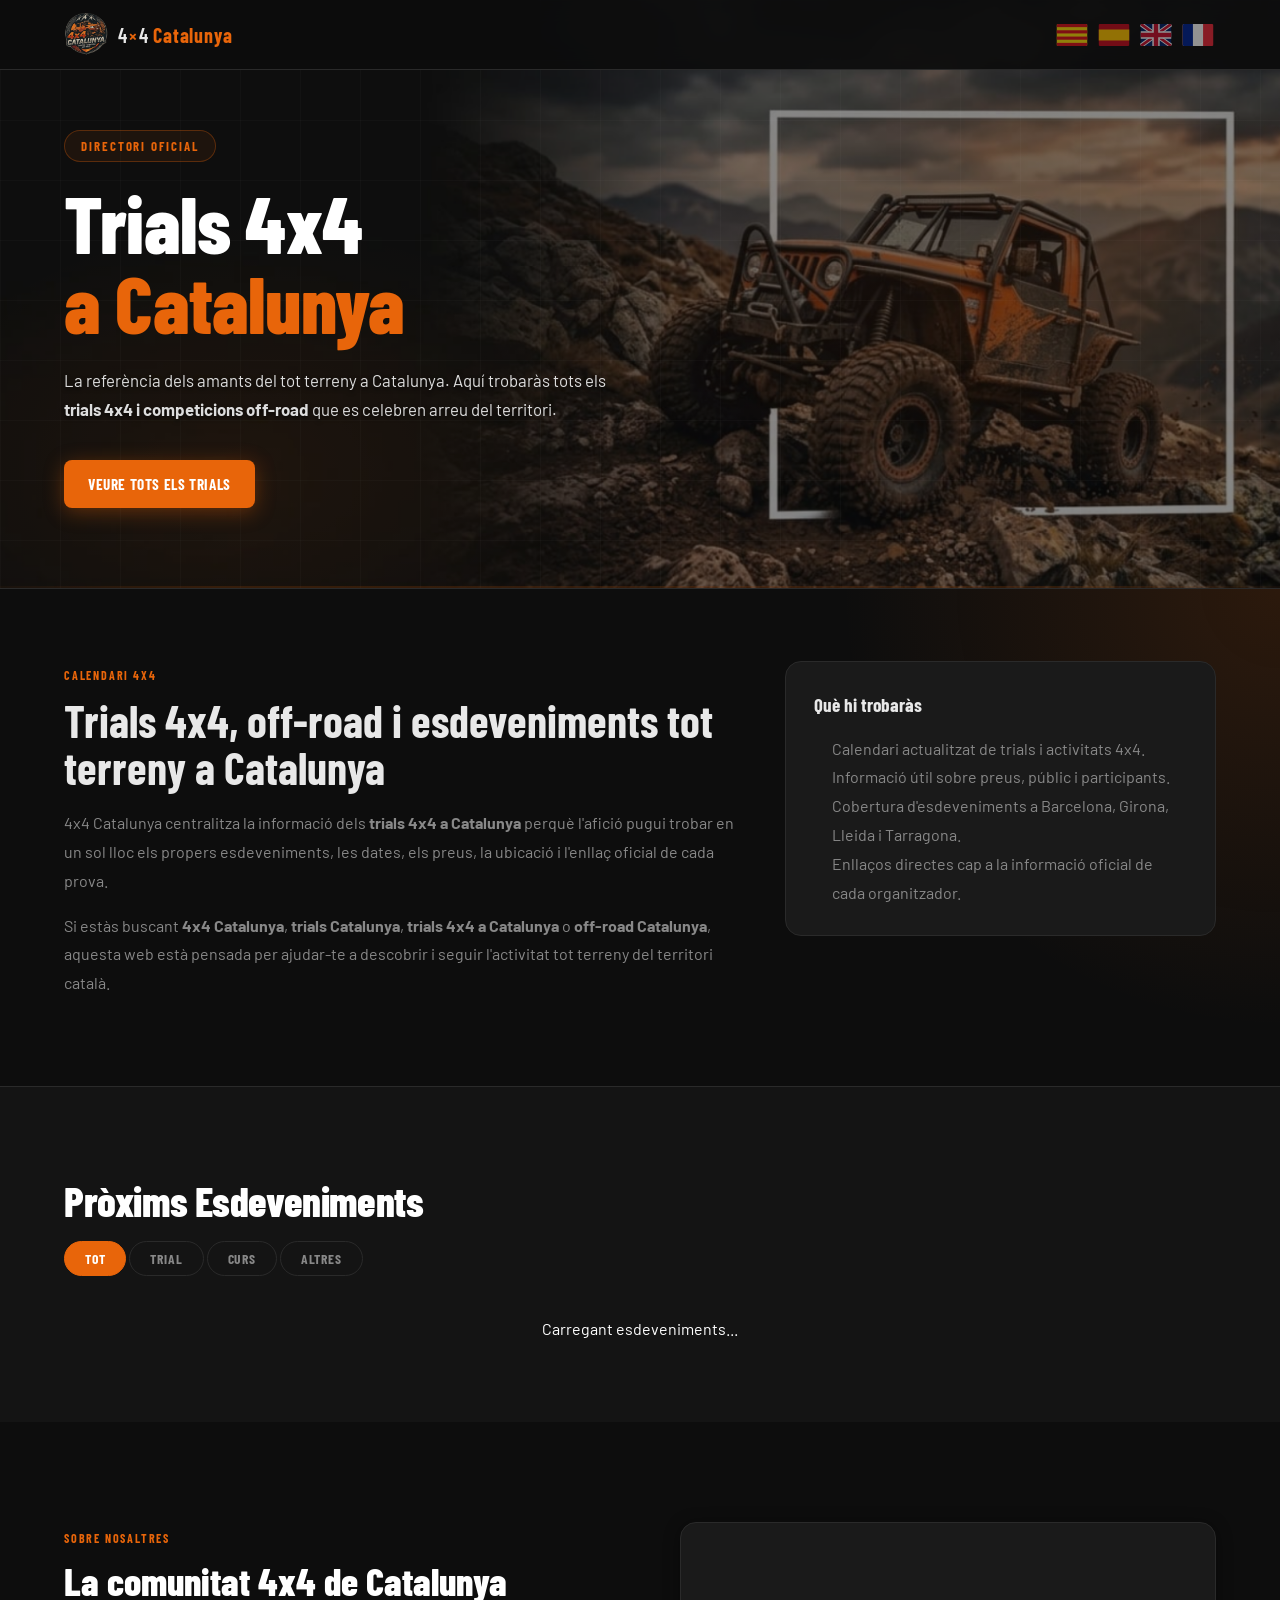
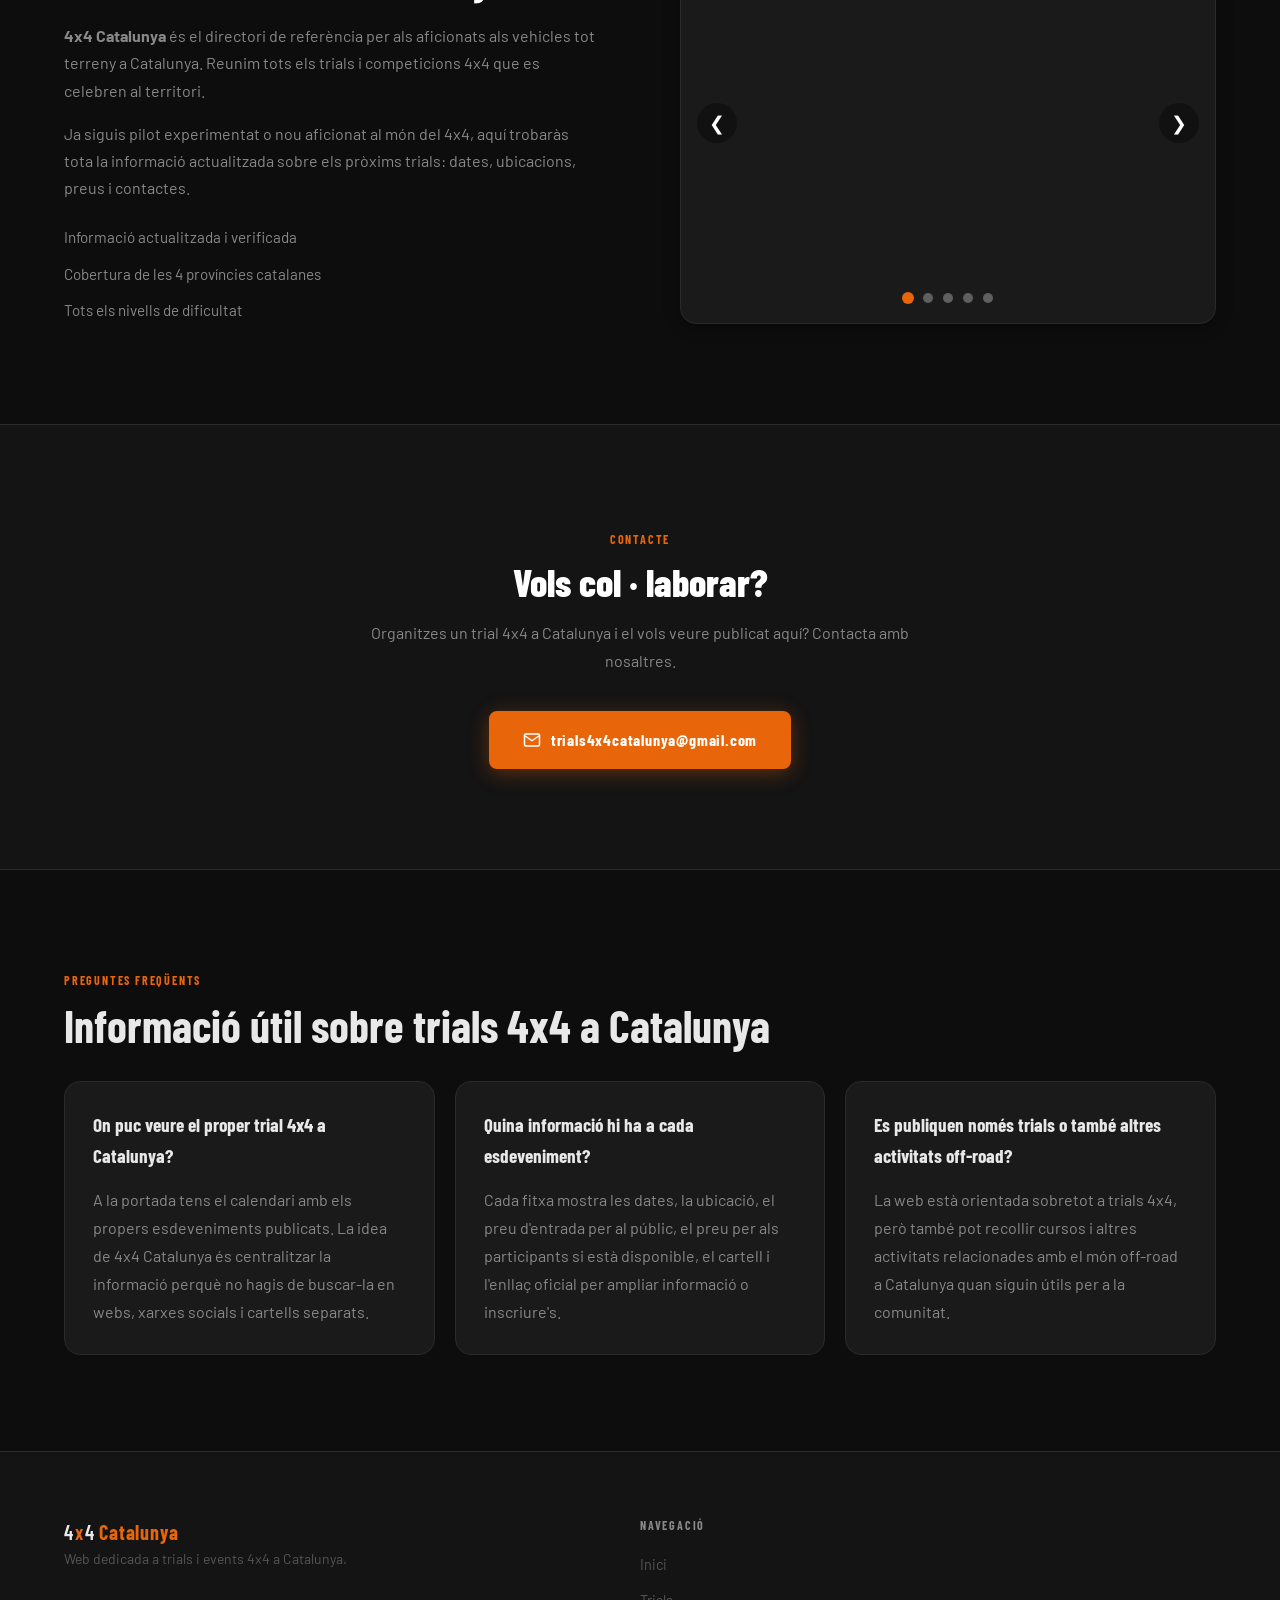
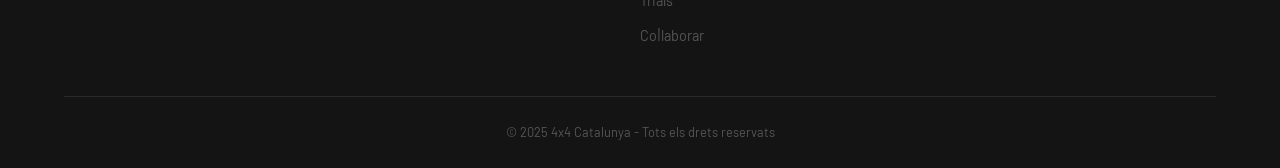
==== commit b2061f97: "feat: enhance SEO metadata, implement global CSS framework, and add site-wide FAQ and info sections" ====
--- a/index.html
+++ b/index.html
@@ -3,15 +3,24 @@
 <head>
   <meta charset="UTF-8" />
   <meta name="viewport" content="width=device-width, initial-scale=1.0" />
-  <meta name="description" content="Directori de trials 4x4 a Catalunya. Troba totes les competicions i proves de trial tot terreny a la teva zona. La web de referència per als amants del 4x4 a Catalunya." />
-  <meta name="keywords" content="4x4 Catalunya, trial 4x4, tot terreny Catalunya, trial off-road Catalunya, competició 4x4 Catalunya" />
+  <meta name="description" content="Calendari de trials 4x4 a Catalunya amb dates, ubicacions, preus i enllaços oficials. Troba en un sol lloc els propers esdeveniments off-road i tot terreny a Catalunya." />
+  <meta name="keywords" content="4x4 Catalunya, trials Catalunya, trials 4x4 a Catalunya, off-road Catalunya, tot terreny Catalunya, calendari 4x4 Catalunya" />
   <meta name="author" content="4x4 Catalunya" />
-  <meta property="og:title" content="4x4 Catalunya – Directori de Trials 4x4" />
-  <meta property="og:description" content="Tots els trials 4x4 a Catalunya en un sol lloc. La referència del tot terreny català." />
+  <meta name="robots" content="index, follow, max-image-preview:large, max-snippet:-1, max-video-preview:-1" />
+  <meta name="theme-color" content="#0d0d0d" />
+  <meta property="og:title" content="4x4 Catalunya | Trials 4x4, off-road i calendari a Catalunya" />
+  <meta property="og:description" content="Tots els trials 4x4 i esdeveniments off-road a Catalunya en un sol lloc, amb informació clara sobre dates, preus i ubicacions." />
   <meta property="og:type" content="website" />
   <meta property="og:locale" content="ca_ES" />
-  <title>4x4 Catalunya – Directori de Trials 4x4 i Tot Terreny</title>
-  <link rel="canonical" href="https://www.4x4catalunya.cat/" />
+  <meta property="og:site_name" content="4x4 Catalunya" />
+  <meta property="og:url" content="https://trials4x4.cat/" />
+  <meta property="og:image" content="https://trials4x4.cat/assets/img/hero-4x4.png" />
+  <meta name="twitter:card" content="summary_large_image" />
+  <meta name="twitter:title" content="4x4 Catalunya | Trials 4x4, off-road i calendari a Catalunya" />
+  <meta name="twitter:description" content="Calendari de trials 4x4 a Catalunya amb dates, preus, ubicacions i informació centralitzada." />
+  <meta name="twitter:image" content="https://trials4x4.cat/assets/img/hero-4x4.png" />
+  <title>4x4 Catalunya | Trials 4x4, off-road i calendari a Catalunya</title>
+  <link rel="canonical" href="https://trials4x4.cat/" />
   <link rel="stylesheet" href="assets/css/styles.css" />
 </head>
 <body>
@@ -81,6 +90,28 @@
       </div>
     </section>
 
+    <section class="seo-intro-section" aria-labelledby="seo-intro-title">
+      <div class="container">
+        <div class="seo-intro-grid">
+          <div class="seo-intro-copy">
+            <span class="section-eyebrow">Calendari 4x4</span>
+            <h2 id="seo-intro-title">Trials 4x4, off-road i esdeveniments tot terreny a Catalunya</h2>
+            <p>4x4 Catalunya centralitza la informació dels <strong>trials 4x4 a Catalunya</strong> perquè l'afició pugui trobar en un sol lloc els propers esdeveniments, les dates, els preus, la ubicació i l'enllaç oficial de cada prova.</p>
+            <p>Si estàs buscant <strong>4x4 Catalunya</strong>, <strong>trials Catalunya</strong>, <strong>trials 4x4 a Catalunya</strong> o <strong>off-road Catalunya</strong>, aquesta web està pensada per ajudar-te a descobrir i seguir l'activitat tot terreny del territori català.</p>
+          </div>
+          <div class="seo-intro-panel">
+            <h3>Què hi trobaràs</h3>
+            <ul class="seo-points">
+              <li>Calendari actualitzat de trials i activitats 4x4.</li>
+              <li>Informació útil sobre preus, públic i participants.</li>
+              <li>Cobertura d'esdeveniments a Barcelona, Girona, Lleida i Tarragona.</li>
+              <li>Enllaços directes cap a la informació oficial de cada organitzador.</li>
+            </ul>
+          </div>
+        </div>
+      </div>
+    </section>
+
     <section id="events" class="events-section">
       <div class="container">
         <div class="section-header">
@@ -99,6 +130,11 @@
         </div>
         <div class="events-grid" id="events-grid">
           <p style="color: white; text-align: center; grid-column: 1/-1;" data-i18n="loadingEvents">Carregant esdeveniments...</p>
+          <noscript>
+            <p style="color: white; text-align: center; grid-column: 1/-1;">
+              Activa JavaScript per veure el llistat actualitzat de trials 4x4 i esdeveniments off-road a Catalunya.
+            </p>
+          </noscript>
         </div>
       </div>
     </section>
@@ -145,6 +181,29 @@
         </div>
       </div>
     </section>
+
+    <section class="faq-section" id="faq" aria-labelledby="faq-title">
+      <div class="container">
+        <div class="faq-header">
+          <span class="section-eyebrow">Preguntes freqüents</span>
+          <h2 id="faq-title">Informació útil sobre trials 4x4 a Catalunya</h2>
+        </div>
+        <div class="faq-grid">
+          <article class="faq-card">
+            <h3>On puc veure el proper trial 4x4 a Catalunya?</h3>
+            <p>A la portada tens el calendari amb els propers esdeveniments publicats. La idea de 4x4 Catalunya és centralitzar la informació perquè no hagis de buscar-la en webs, xarxes socials i cartells separats.</p>
+          </article>
+          <article class="faq-card">
+            <h3>Quina informació hi ha a cada esdeveniment?</h3>
+            <p>Cada fitxa mostra les dates, la ubicació, el preu d'entrada per al públic, el preu per als participants si està disponible, el cartell i l'enllaç oficial per ampliar informació o inscriure's.</p>
+          </article>
+          <article class="faq-card">
+            <h3>Es publiquen només trials o també altres activitats off-road?</h3>
+            <p>La web està orientada sobretot a trials 4x4, però també pot recollir cursos i altres activitats relacionades amb el món off-road a Catalunya quan siguin útils per a la comunitat.</p>
+          </article>
+        </div>
+      </div>
+    </section>
   </main>
 
   <footer class="site-footer">
@@ -172,4 +231,4 @@
   <script type="module" src="assets/js/Main.js"></script>
   <script src="assets/js/carrusel.js"></script>
 </body>
-</html>+</html>
--- a/assets/css/styles.css
+++ b/assets/css/styles.css
@@ -662,6 +662,90 @@
     white-space: normal;
     text-align: center;
     justify-content: center;
+  }
+}
+
+/* ============================================================
+   SEO CONTENT
+   ============================================================ */
+.seo-intro-section {
+  padding: 72px 0;
+  background:
+    radial-gradient(circle at top right, rgba(232,101,10,0.14), transparent 32%),
+    var(--bg);
+  border-top: 1px solid var(--border);
+  border-bottom: 1px solid var(--border);
+}
+
+.seo-intro-grid {
+  display: grid;
+  grid-template-columns: minmax(0, 1.6fr) minmax(280px, 1fr);
+  gap: 32px;
+  align-items: start;
+}
+
+.seo-intro-copy h2,
+.faq-header h2 {
+  font-family: var(--font-display);
+  font-size: clamp(1.9rem, 4vw, 2.8rem);
+  line-height: 1.05;
+  margin-bottom: 18px;
+}
+
+.seo-intro-copy p {
+  color: var(--text-muted);
+  line-height: 1.8;
+  margin-bottom: 16px;
+}
+
+.seo-intro-panel,
+.faq-card {
+  background: var(--bg-card);
+  border: 1px solid var(--border);
+  border-radius: var(--radius-lg);
+  padding: 28px;
+}
+
+.seo-intro-panel h3,
+.faq-card h3 {
+  font-family: var(--font-display);
+  font-size: 1.2rem;
+  margin-bottom: 14px;
+}
+
+.seo-points {
+  margin: 0;
+  padding-left: 18px;
+  color: var(--text-muted);
+  line-height: 1.8;
+}
+
+.faq-section {
+  padding: 96px 0;
+  background: var(--bg);
+  border-top: 1px solid var(--border);
+}
+
+.faq-header {
+  max-width: 720px;
+  margin-bottom: 32px;
+}
+
+.faq-grid {
+  display: grid;
+  grid-template-columns: repeat(3, minmax(0, 1fr));
+  gap: 20px;
+}
+
+.faq-card p {
+  color: var(--text-muted);
+  line-height: 1.75;
+}
+
+@media (max-width: 900px) {
+  .seo-intro-grid,
+  .faq-grid {
+    grid-template-columns: 1fr;
   }
 }
 
@@ -1012,4 +1096,4 @@
   .lang-switcher {
     gap: 4px;
   }
-}+}
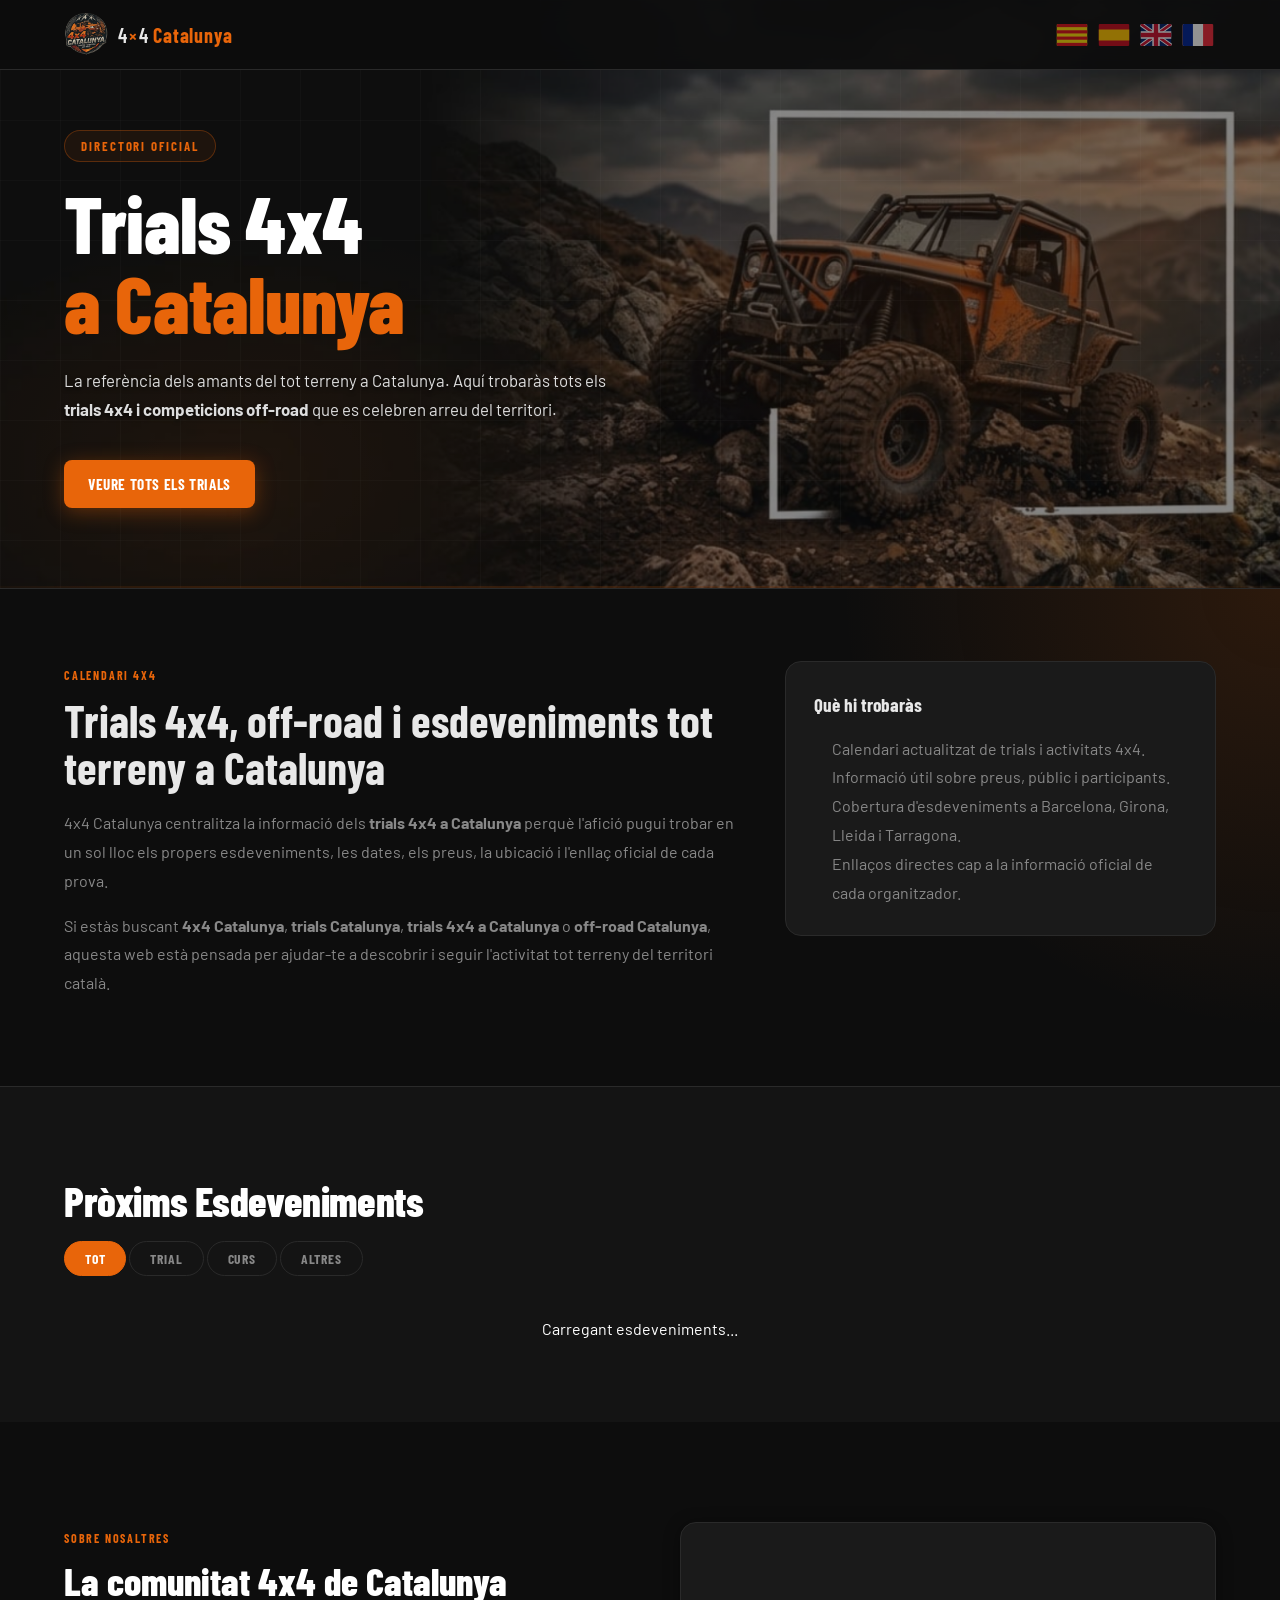
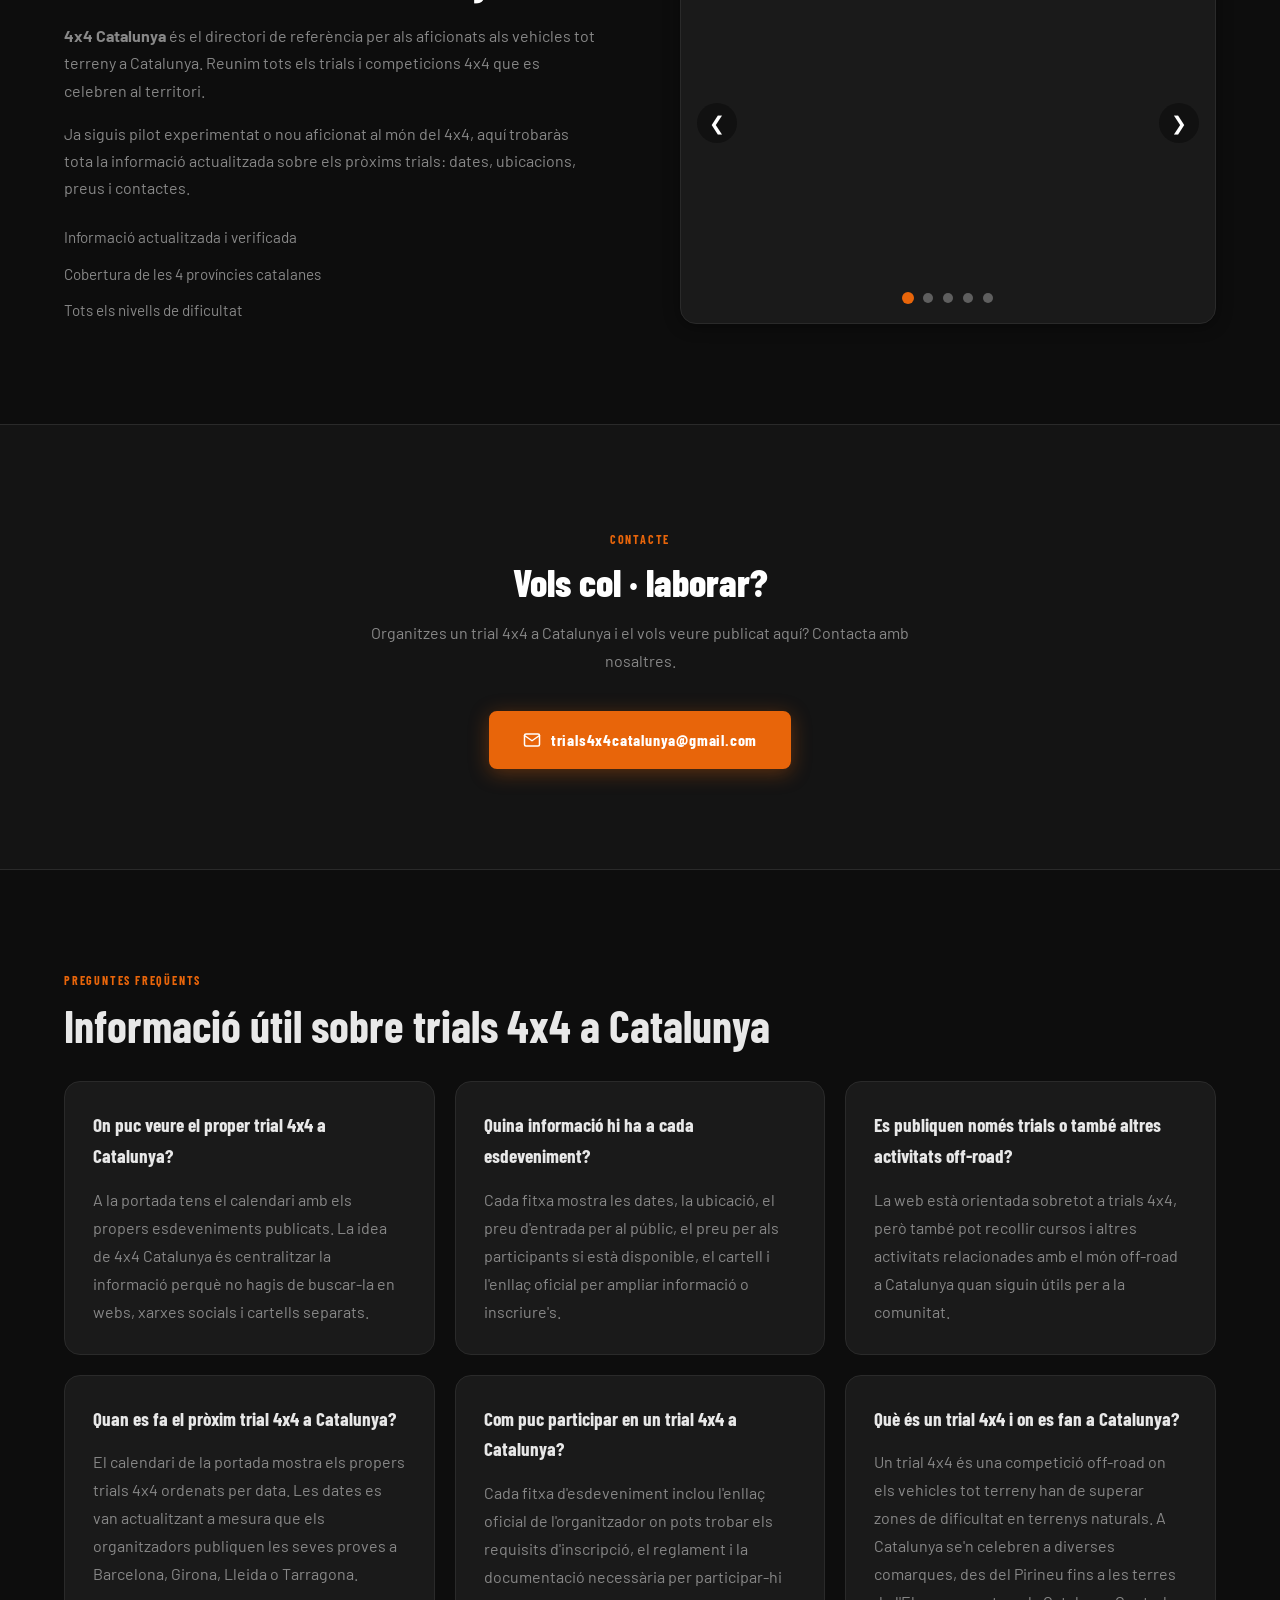
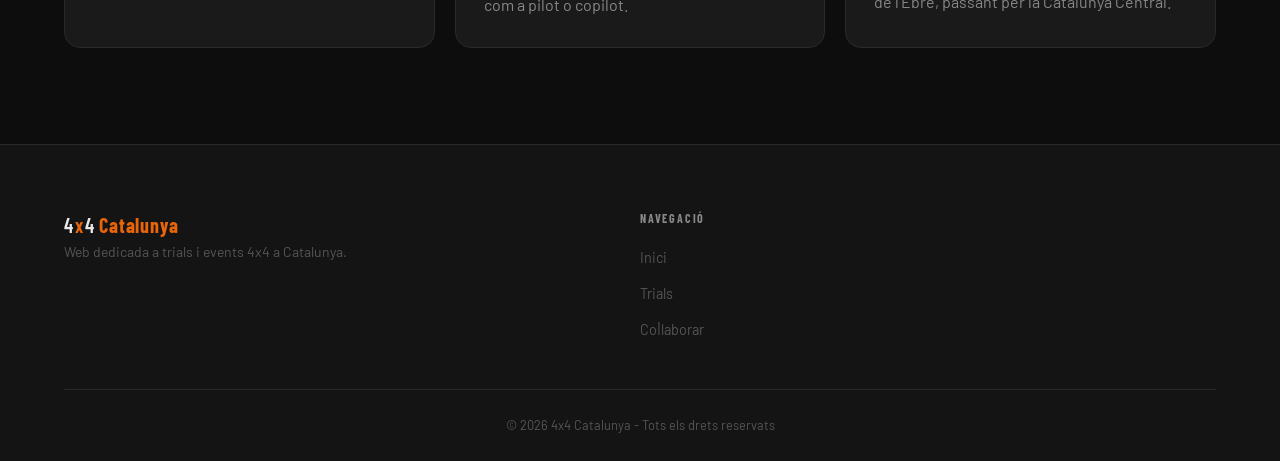
==== commit 1b987d20: "SEO: hreflang, geo meta, breadcrumbs, expanded FAQ, structured data, Search Console verification, si" ====
--- a/index.html
+++ b/index.html
@@ -2,25 +2,44 @@
 <html lang="ca">
 <head>
   <meta charset="UTF-8" />
+  <meta name="google-site-verification" content="Oxtilg0Mo7SDlzfM0oK-iB7I1t9S_l3Xy0E6WqIuY88" />
   <meta name="viewport" content="width=device-width, initial-scale=1.0" />
   <meta name="description" content="Calendari de trials 4x4 a Catalunya amb dates, ubicacions, preus i enllaços oficials. Troba en un sol lloc els propers esdeveniments off-road i tot terreny a Catalunya." />
   <meta name="keywords" content="4x4 Catalunya, trials Catalunya, trials 4x4 a Catalunya, off-road Catalunya, tot terreny Catalunya, calendari 4x4 Catalunya" />
   <meta name="author" content="4x4 Catalunya" />
   <meta name="robots" content="index, follow, max-image-preview:large, max-snippet:-1, max-video-preview:-1" />
   <meta name="theme-color" content="#0d0d0d" />
+  <meta name="geo.region" content="ES-CT" />
+  <meta name="geo.placename" content="Catalunya" />
+  <meta name="content-language" content="ca" />
   <meta property="og:title" content="4x4 Catalunya | Trials 4x4, off-road i calendari a Catalunya" />
   <meta property="og:description" content="Tots els trials 4x4 i esdeveniments off-road a Catalunya en un sol lloc, amb informació clara sobre dates, preus i ubicacions." />
   <meta property="og:type" content="website" />
   <meta property="og:locale" content="ca_ES" />
+  <meta property="og:locale:alternate" content="es_ES" />
+  <meta property="og:locale:alternate" content="en_GB" />
+  <meta property="og:locale:alternate" content="fr_FR" />
   <meta property="og:site_name" content="4x4 Catalunya" />
   <meta property="og:url" content="https://trials4x4.cat/" />
   <meta property="og:image" content="https://trials4x4.cat/assets/img/hero-4x4.png" />
+  <meta property="og:image:width" content="1200" />
+  <meta property="og:image:height" content="630" />
+  <meta property="og:image:alt" content="4x4 Catalunya - Trials i esdeveniments off-road a Catalunya" />
   <meta name="twitter:card" content="summary_large_image" />
   <meta name="twitter:title" content="4x4 Catalunya | Trials 4x4, off-road i calendari a Catalunya" />
   <meta name="twitter:description" content="Calendari de trials 4x4 a Catalunya amb dates, preus, ubicacions i informació centralitzada." />
   <meta name="twitter:image" content="https://trials4x4.cat/assets/img/hero-4x4.png" />
   <title>4x4 Catalunya | Trials 4x4, off-road i calendari a Catalunya</title>
   <link rel="canonical" href="https://trials4x4.cat/" />
+  <link rel="alternate" hreflang="ca" href="https://trials4x4.cat/" />
+  <link rel="alternate" hreflang="es" href="https://trials4x4.cat/?lang=es" />
+  <link rel="alternate" hreflang="en" href="https://trials4x4.cat/?lang=en" />
+  <link rel="alternate" hreflang="fr" href="https://trials4x4.cat/?lang=fr" />
+  <link rel="alternate" hreflang="x-default" href="https://trials4x4.cat/" />
+  <link rel="icon" type="image/png" href="assets/img/logo-4x4-catalunya-modified.png" />
+  <link rel="apple-touch-icon" href="assets/img/logo-4x4-catalunya-modified.png" />
+  <link rel="preconnect" href="https://rvcplafkusuwbcvxdzgz.supabase.co" />
+  <link rel="preconnect" href="https://cdn.jsdelivr.net" />
   <link rel="stylesheet" href="assets/css/styles.css" />
 </head>
 <body>
@@ -201,6 +220,18 @@
             <h3>Es publiquen només trials o també altres activitats off-road?</h3>
             <p>La web està orientada sobretot a trials 4x4, però també pot recollir cursos i altres activitats relacionades amb el món off-road a Catalunya quan siguin útils per a la comunitat.</p>
           </article>
+          <article class="faq-card">
+            <h3>Quan es fa el pròxim trial 4x4 a Catalunya?</h3>
+            <p>El calendari de la portada mostra els propers trials 4x4 ordenats per data. Les dates es van actualitzant a mesura que els organitzadors publiquen les seves proves a Barcelona, Girona, Lleida o Tarragona.</p>
+          </article>
+          <article class="faq-card">
+            <h3>Com puc participar en un trial 4x4 a Catalunya?</h3>
+            <p>Cada fitxa d'esdeveniment inclou l'enllaç oficial de l'organitzador on pots trobar els requisits d'inscripció, el reglament i la documentació necessària per participar-hi com a pilot o copilot.</p>
+          </article>
+          <article class="faq-card">
+            <h3>Què és un trial 4x4 i on es fan a Catalunya?</h3>
+            <p>Un trial 4x4 és una competició off-road on els vehicles tot terreny han de superar zones de dificultat en terrenys naturals. A Catalunya se'n celebren a diverses comarques, des del Pirineu fins a les terres de l'Ebre, passant per la Catalunya Central.</p>
+          </article>
         </div>
       </div>
     </section>
@@ -223,7 +254,7 @@
         </nav>
       </div>
       <div class="footer-bottom">
-        <p data-i18n="footerCopy">© 2025 4x4 Catalunya - Tots els drets reservats</p>
+        <p data-i18n="footerCopy">© 2026 4x4 Catalunya - Tots els drets reservats</p>
       </div>
     </div>
   </footer>
--- a/assets/css/styles.css
+++ b/assets/css/styles.css
@@ -813,6 +813,46 @@
 .footer-seo-text {
   font-size: 0.72rem !important;
   opacity: 0.5;
+}
+
+/* ============================================================
+   BREADCRUMB
+   ============================================================ */
+.breadcrumb {
+  margin-bottom: 24px;
+}
+.breadcrumb-list {
+  display: flex;
+  align-items: center;
+  gap: 0;
+  list-style: none;
+  font-family: var(--font-display);
+  font-size: 0.85rem;
+  color: var(--text-muted);
+}
+.breadcrumb-list li {
+  display: flex;
+  align-items: center;
+}
+.breadcrumb-list li::after {
+  content: '›';
+  margin: 0 10px;
+  color: var(--text-dim);
+  font-size: 1rem;
+}
+.breadcrumb-list li:last-child::after {
+  display: none;
+}
+.breadcrumb-list a {
+  color: var(--text-muted);
+  transition: color var(--transition);
+}
+.breadcrumb-list a:hover {
+  color: var(--orange);
+}
+.breadcrumb-list li[aria-current="page"] {
+  color: var(--orange);
+  font-weight: 600;
 }
 
 /* ============================================================
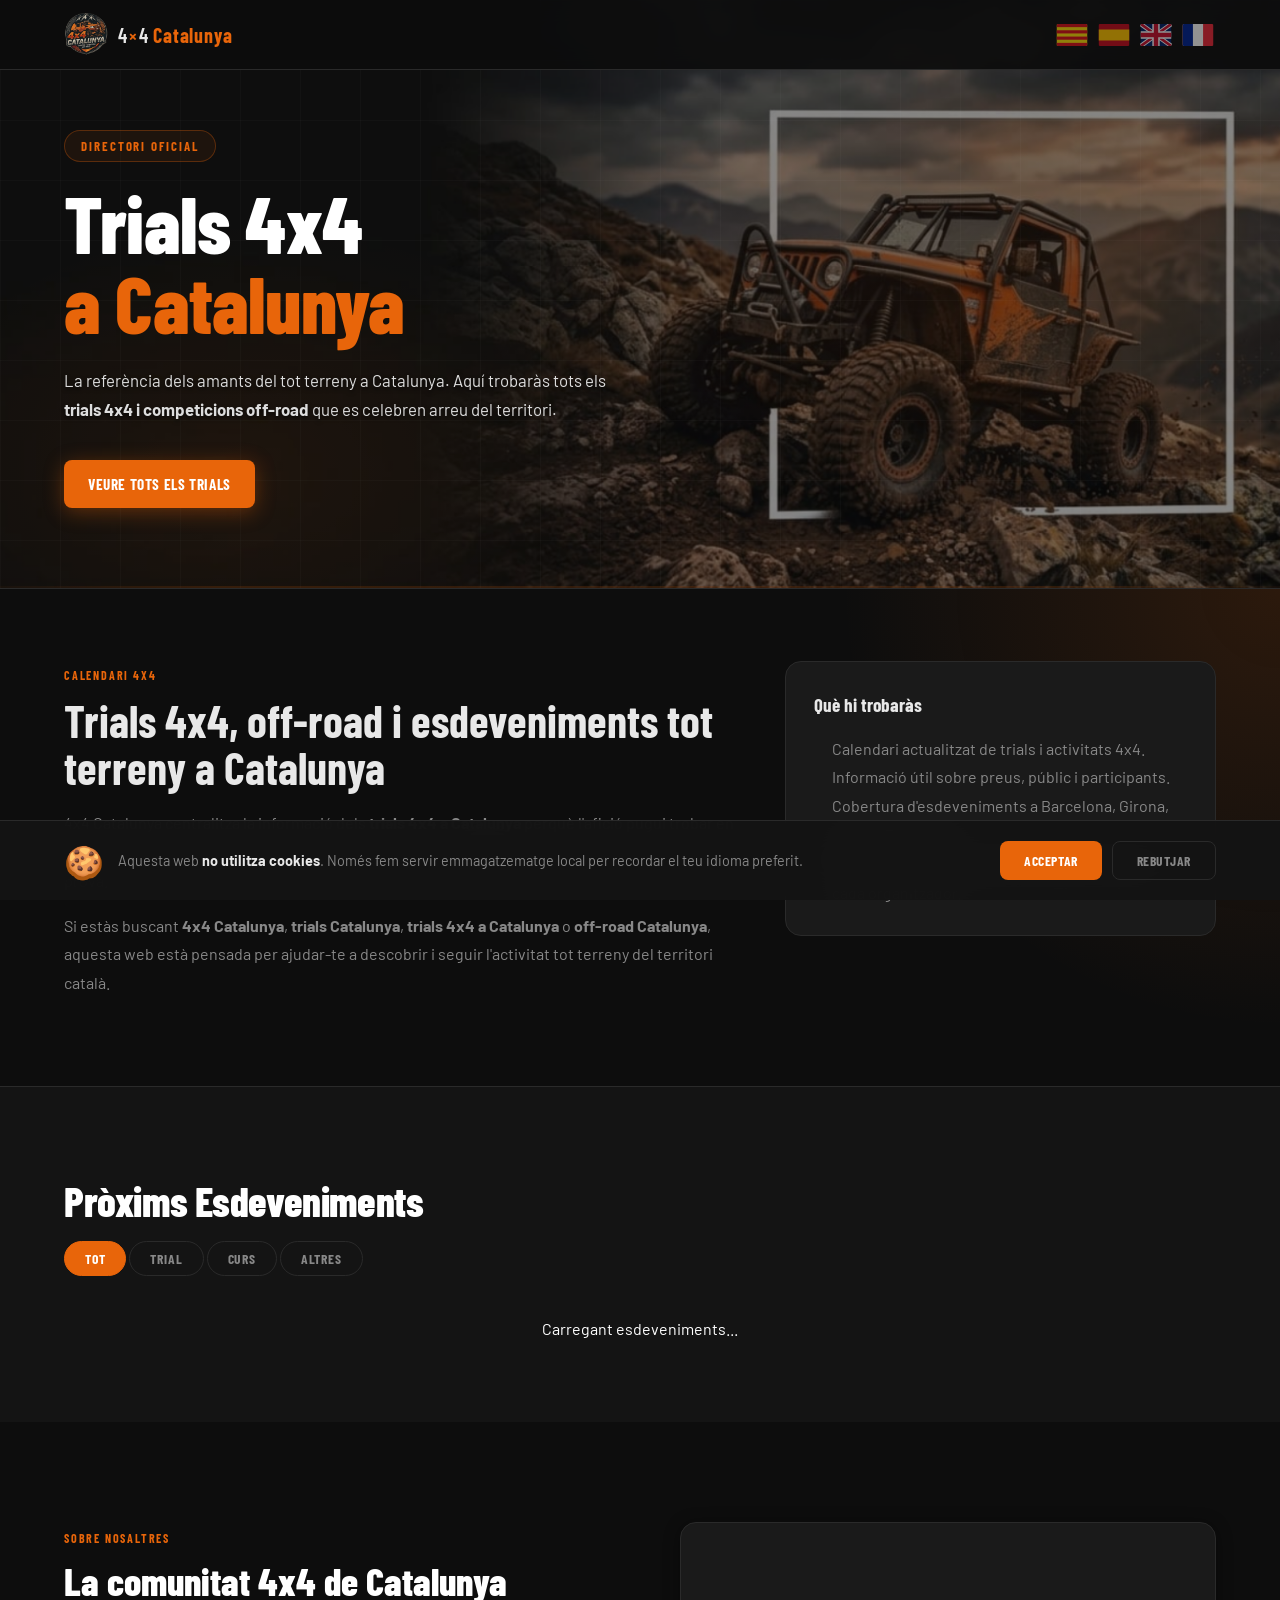
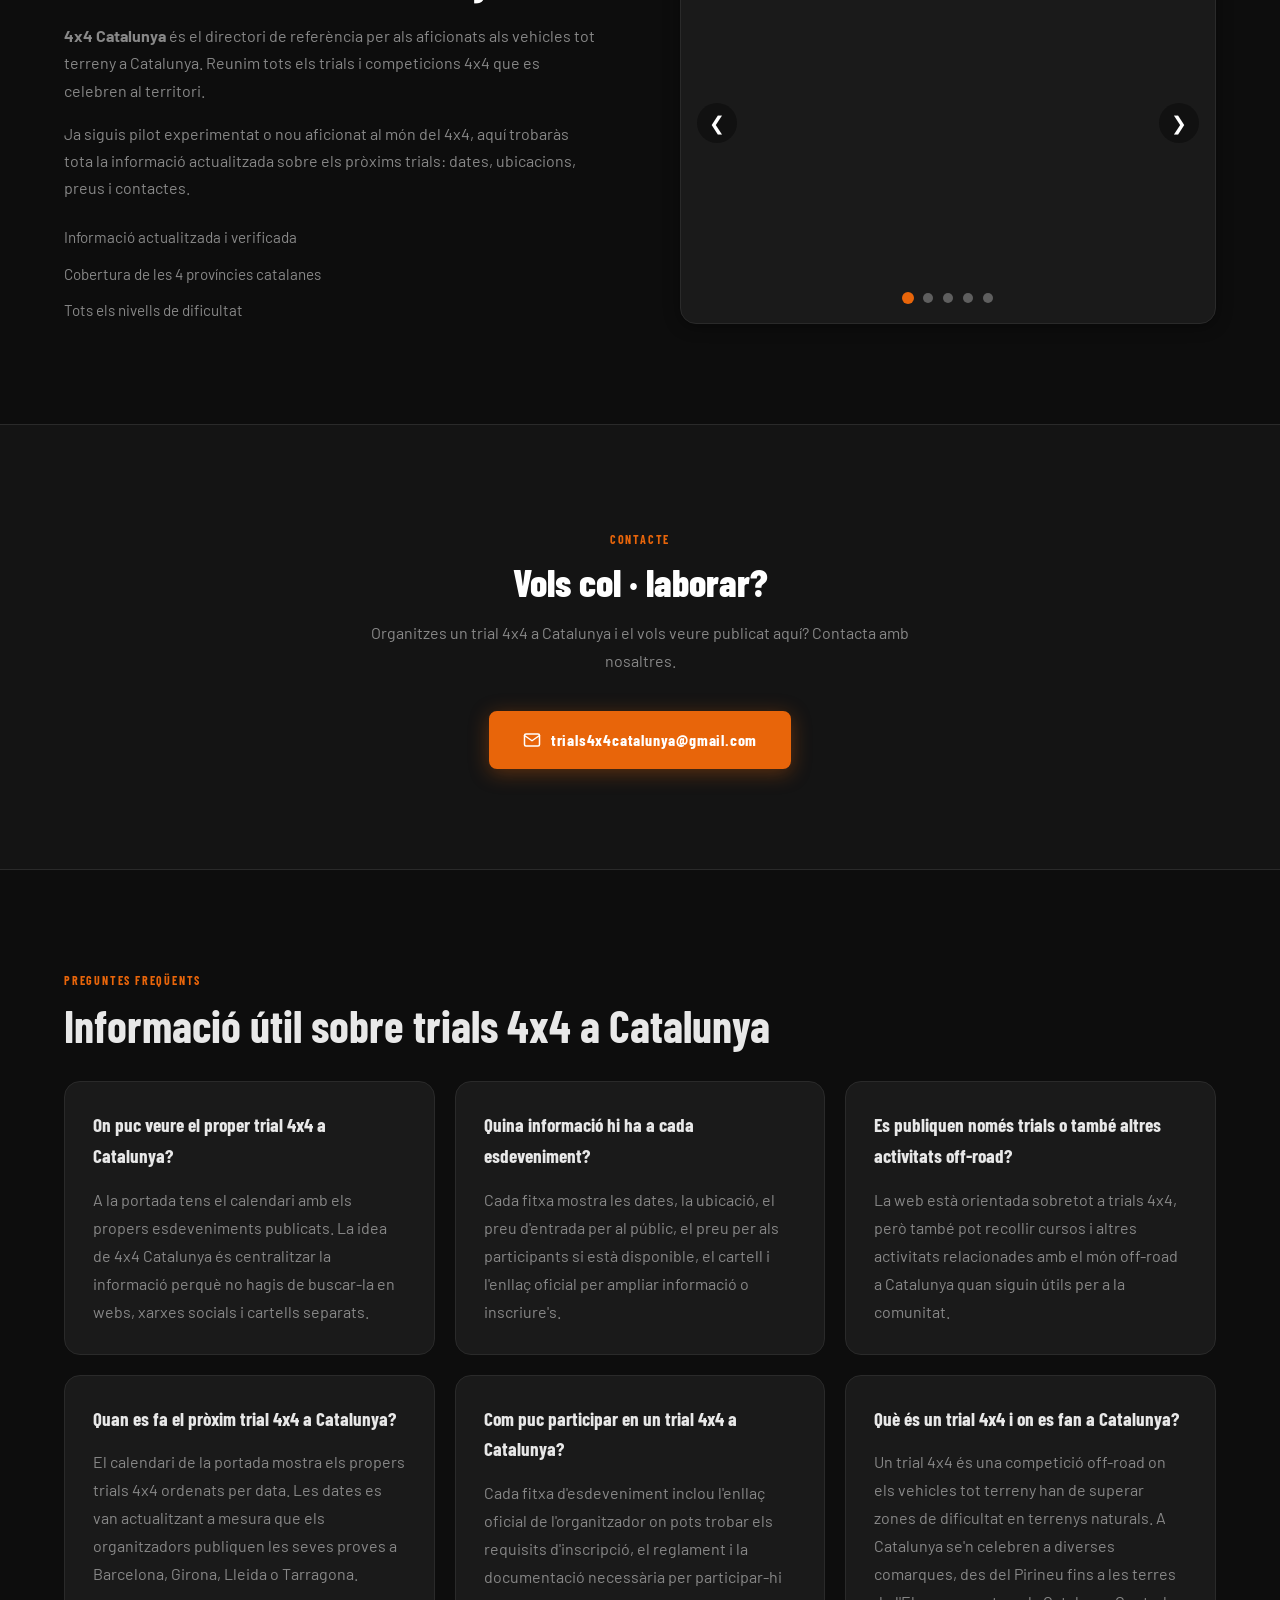
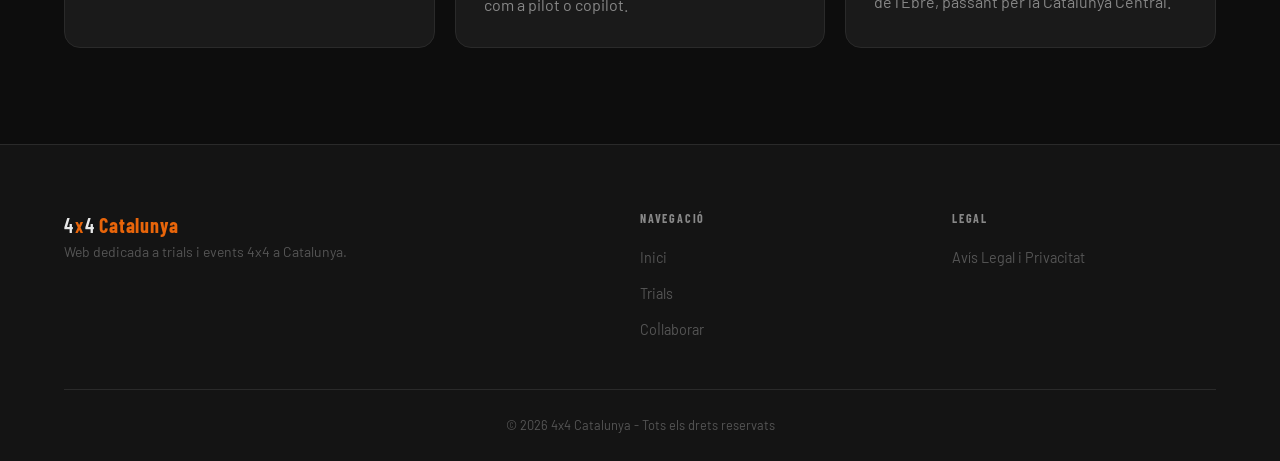
==== commit 3f253f2d: "feat: add legal notice page, cookie consent banner, and localized internationalization utilities whi" ====
--- a/index.html
+++ b/index.html
@@ -16,9 +16,6 @@
   <meta property="og:description" content="Tots els trials 4x4 i esdeveniments off-road a Catalunya en un sol lloc, amb informació clara sobre dates, preus i ubicacions." />
   <meta property="og:type" content="website" />
   <meta property="og:locale" content="ca_ES" />
-  <meta property="og:locale:alternate" content="es_ES" />
-  <meta property="og:locale:alternate" content="en_GB" />
-  <meta property="og:locale:alternate" content="fr_FR" />
   <meta property="og:site_name" content="4x4 Catalunya" />
   <meta property="og:url" content="https://trials4x4.cat/" />
   <meta property="og:image" content="https://trials4x4.cat/assets/img/hero-4x4.png" />
@@ -31,11 +28,6 @@
   <meta name="twitter:image" content="https://trials4x4.cat/assets/img/hero-4x4.png" />
   <title>4x4 Catalunya | Trials 4x4, off-road i calendari a Catalunya</title>
   <link rel="canonical" href="https://trials4x4.cat/" />
-  <link rel="alternate" hreflang="ca" href="https://trials4x4.cat/" />
-  <link rel="alternate" hreflang="es" href="https://trials4x4.cat/?lang=es" />
-  <link rel="alternate" hreflang="en" href="https://trials4x4.cat/?lang=en" />
-  <link rel="alternate" hreflang="fr" href="https://trials4x4.cat/?lang=fr" />
-  <link rel="alternate" hreflang="x-default" href="https://trials4x4.cat/" />
   <link rel="icon" type="image/png" href="assets/img/logo-4x4-catalunya-modified.png" />
   <link rel="apple-touch-icon" href="assets/img/logo-4x4-catalunya-modified.png" />
   <link rel="preconnect" href="https://rvcplafkusuwbcvxdzgz.supabase.co" />
@@ -46,7 +38,7 @@
 
   <header class="site-header">
     <div class="header-inner">
-      <a href="index.html" class="logo" aria-label="4x4 Catalunya – Inici">
+      <a href="./" class="logo" aria-label="4x4 Catalunya – Inici">
         <img src="assets/img/logo-4x4-catalunya-modified.png" alt="Logo 4x4 Catalunya" class="logo-img" width="44" height="44" />
         <span class="logo-text">4<span class="logo-x">×</span>4 <strong>Catalunya</strong></span>
       </a>
@@ -247,11 +239,17 @@
         <nav class="footer-nav">
           <h3 class="footer-nav-title" data-i18n="footerNav">Navegació</h3>
           <ul>
-            <li><a href="index.html"   data-i18n="footerHome">Inici</a></li>
+            <li><a href="./"           data-i18n="footerHome">Inici</a></li>
             <li><a href="#events"      data-i18n="footerTrials">Trials</a></li>
             <li><a href="#col-laborar" data-i18n="footerCollab">Col·laborar</a></li>
           </ul>
         </nav>
+        <nav class="footer-nav">
+          <h3 class="footer-nav-title" data-i18n="footerLegal">Legal</h3>
+          <ul>
+            <li><a href="avis-legal.html" data-i18n="footerAvisLegal">Avís Legal i Privacitat</a></li>
+          </ul>
+        </nav>
       </div>
       <div class="footer-bottom">
         <p data-i18n="footerCopy">© 2026 4x4 Catalunya - Tots els drets reservats</p>
@@ -259,7 +257,22 @@
     </div>
   </footer>
 
+  <!-- Cookie Banner -->
+  <div id="cookie-banner" class="cookie-banner" role="dialog" aria-label="Informació sobre cookies" style="display:none;">
+    <div class="cookie-banner-inner">
+      <div class="cookie-banner-text">
+        <span class="cookie-icon">🍪</span>
+        <p data-i18n="cookieText">Aquesta web <strong>no utilitza cookies</strong>. Només fem servir emmagatzematge local per recordar el teu idioma preferit.</p>
+      </div>
+      <div class="cookie-banner-actions">
+        <button id="cookie-accept" class="btn btn-cookie-accept" data-i18n="cookieAccept">Acceptar</button>
+        <button id="cookie-reject" class="btn btn-cookie-reject" data-i18n="cookieReject">Rebutjar</button>
+      </div>
+    </div>
+  </div>
+
   <script type="module" src="assets/js/Main.js"></script>
   <script src="assets/js/carrusel.js"></script>
+  <script src="assets/js/cookie-banner.js"></script>
 </body>
 </html>
--- a/assets/css/styles.css
+++ b/assets/css/styles.css
@@ -1137,3 +1137,300 @@
     gap: 4px;
   }
 }
+
+/* ============================================================
+   COOKIE BANNER
+   ============================================================ */
+.cookie-banner {
+  position: fixed;
+  bottom: 0;
+  left: 0;
+  right: 0;
+  z-index: 9999;
+  background: rgba(20, 20, 20, 0.97);
+  backdrop-filter: blur(16px);
+  -webkit-backdrop-filter: blur(16px);
+  border-top: 1px solid var(--border);
+  padding: 0;
+  transform: translateY(100%);
+  opacity: 0;
+  transition: transform 0.4s cubic-bezier(0.22, 1, 0.36, 1), opacity 0.4s ease;
+}
+
+.cookie-banner.show {
+  transform: translateY(0);
+  opacity: 1;
+}
+
+.cookie-banner.hiding {
+  transform: translateY(100%);
+  opacity: 0;
+}
+
+.cookie-banner-inner {
+  max-width: var(--max-width);
+  margin: 0 auto;
+  padding: 20px 24px;
+  display: flex;
+  align-items: center;
+  justify-content: space-between;
+  gap: 24px;
+}
+
+.cookie-banner-text {
+  display: flex;
+  align-items: center;
+  gap: 14px;
+  flex: 1;
+  min-width: 0;
+}
+
+.cookie-icon {
+  font-size: 2rem;
+  flex-shrink: 0;
+  line-height: 1;
+}
+
+.cookie-banner-text p {
+  font-size: 0.9rem;
+  color: var(--text-muted);
+  line-height: 1.5;
+  margin: 0;
+}
+
+.cookie-banner-text p strong {
+  color: var(--text);
+}
+
+.cookie-banner-actions {
+  display: flex;
+  gap: 10px;
+  flex-shrink: 0;
+}
+
+.btn-cookie-accept {
+  background: var(--orange);
+  color: #fff;
+  font-family: var(--font-display);
+  font-size: 0.85rem;
+  font-weight: 700;
+  letter-spacing: 0.04em;
+  text-transform: uppercase;
+  padding: 10px 24px;
+  border-radius: var(--radius);
+  transition: all var(--transition);
+}
+
+.btn-cookie-accept:hover {
+  background: var(--orange-l);
+  transform: translateY(-1px);
+  box-shadow: 0 4px 16px rgba(232,101,10,0.35);
+}
+
+.btn-cookie-reject {
+  background: transparent;
+  color: var(--text-muted);
+  font-family: var(--font-display);
+  font-size: 0.85rem;
+  font-weight: 700;
+  letter-spacing: 0.04em;
+  text-transform: uppercase;
+  padding: 10px 24px;
+  border: 1px solid var(--border);
+  border-radius: var(--radius);
+  transition: all var(--transition);
+}
+
+.btn-cookie-reject:hover {
+  border-color: var(--text-muted);
+  color: var(--text);
+}
+
+@media (max-width: 640px) {
+  .cookie-banner-inner {
+    flex-direction: column;
+    text-align: center;
+    padding: 20px 20px 24px;
+    gap: 16px;
+  }
+  .cookie-banner-text {
+    flex-direction: column;
+    gap: 10px;
+  }
+  .cookie-banner-actions {
+    width: 100%;
+    justify-content: center;
+  }
+  .btn-cookie-accept,
+  .btn-cookie-reject {
+    flex: 1;
+    text-align: center;
+    justify-content: center;
+  }
+}
+
+/* ============================================================
+   LEGAL PAGE
+   ============================================================ */
+.legal-page {
+  margin-top: 120px;
+  padding-bottom: 80px;
+}
+
+.legal-content {
+  max-width: 800px;
+}
+
+.legal-title {
+  font-family: var(--font-display);
+  font-size: clamp(2rem, 5vw, 3rem);
+  font-weight: 800;
+  color: #fff;
+  line-height: 1.1;
+  margin-bottom: 12px;
+}
+
+.legal-updated {
+  font-size: 0.85rem;
+  color: var(--text-dim);
+  margin-bottom: 48px;
+  padding-bottom: 24px;
+  border-bottom: 1px solid var(--border);
+}
+
+.legal-section {
+  margin-bottom: 48px;
+}
+
+.legal-section h2 {
+  font-family: var(--font-display);
+  font-size: clamp(1.4rem, 3vw, 1.8rem);
+  font-weight: 800;
+  color: var(--orange);
+  margin-bottom: 20px;
+  padding-bottom: 12px;
+  border-bottom: 1px solid var(--border);
+}
+
+.legal-section h3 {
+  font-family: var(--font-display);
+  font-size: 1.1rem;
+  font-weight: 700;
+  color: #fff;
+  margin-top: 28px;
+  margin-bottom: 12px;
+}
+
+.legal-section p {
+  color: var(--text-muted);
+  line-height: 1.8;
+  margin-bottom: 14px;
+}
+
+.legal-section p strong {
+  color: var(--text);
+}
+
+.legal-section a {
+  color: var(--orange);
+  text-decoration: underline;
+  text-underline-offset: 3px;
+  transition: color var(--transition);
+}
+
+.legal-section a:hover {
+  color: var(--orange-l);
+}
+
+.legal-list {
+  padding-left: 0;
+  margin-bottom: 16px;
+}
+
+.legal-list li {
+  color: var(--text-muted);
+  line-height: 1.8;
+  padding: 6px 0;
+  padding-left: 20px;
+  position: relative;
+}
+
+.legal-list li::before {
+  content: '';
+  position: absolute;
+  left: 0;
+  top: 14px;
+  width: 6px;
+  height: 6px;
+  border-radius: 50%;
+  background: var(--orange);
+}
+
+.legal-list li strong {
+  color: var(--text);
+}
+
+.legal-table {
+  width: 100%;
+  border-collapse: collapse;
+  margin: 16px 0 24px;
+  font-size: 0.9rem;
+}
+
+.legal-table th,
+.legal-table td {
+  padding: 12px 16px;
+  text-align: left;
+  border: 1px solid var(--border);
+  color: var(--text-muted);
+  line-height: 1.5;
+}
+
+.legal-table th {
+  background: var(--bg-card);
+  color: var(--text);
+  font-family: var(--font-display);
+  font-weight: 700;
+  font-size: 0.8rem;
+  letter-spacing: 0.05em;
+  text-transform: uppercase;
+}
+
+.legal-table td code {
+  background: var(--bg-card);
+  padding: 2px 8px;
+  border-radius: 4px;
+  font-size: 0.85em;
+  color: var(--orange);
+}
+
+.legal-table a {
+  color: var(--orange);
+  text-decoration: underline;
+  text-underline-offset: 2px;
+}
+
+.legal-table a:hover {
+  color: var(--orange-l);
+}
+
+.legal-contact-box {
+  margin-top: 48px;
+  padding: 32px;
+  background: var(--bg-card);
+  border: 1px solid var(--border);
+  border-radius: var(--radius-lg);
+  text-align: center;
+}
+
+.legal-contact-box p {
+  color: var(--text-muted);
+  margin-bottom: 20px;
+}
+
+@media (max-width: 640px) {
+  .legal-page { margin-top: 100px; }
+  .legal-table { font-size: 0.8rem; }
+  .legal-table th,
+  .legal-table td { padding: 8px 10px; }
+}
